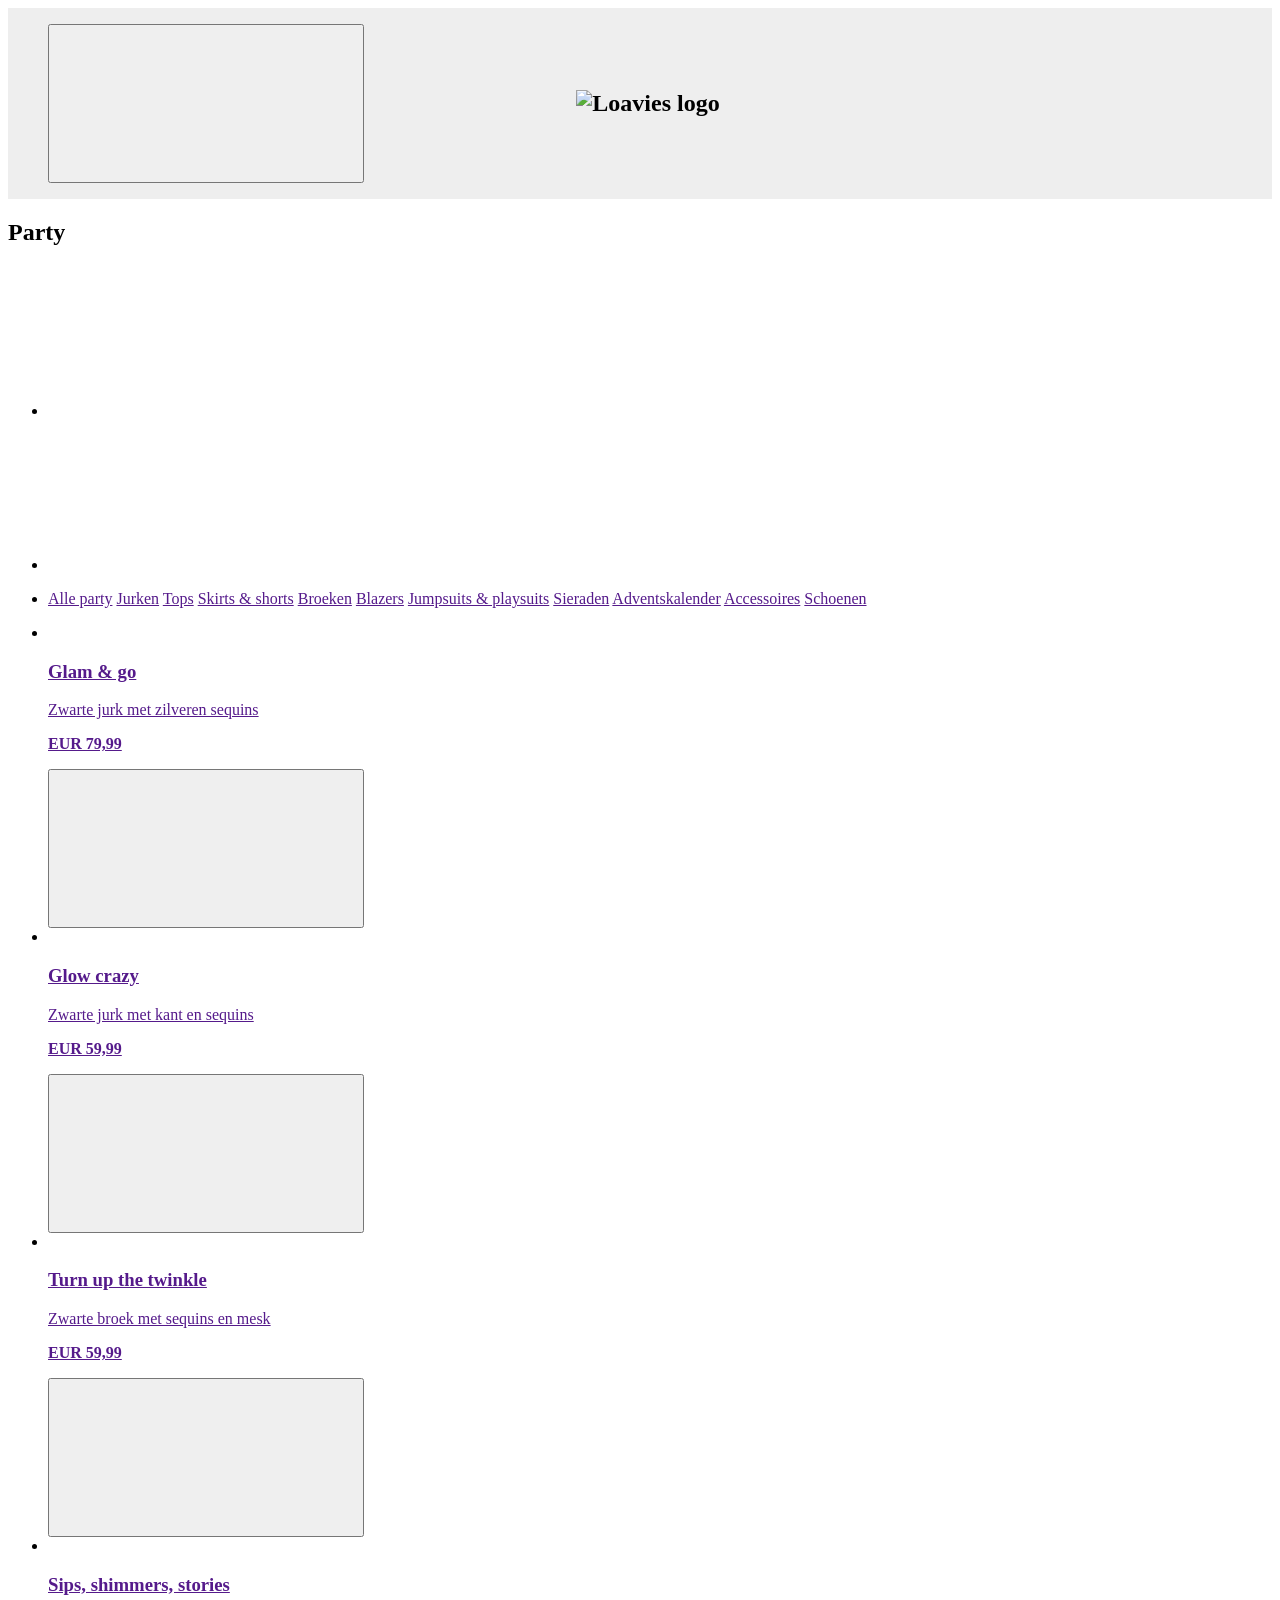
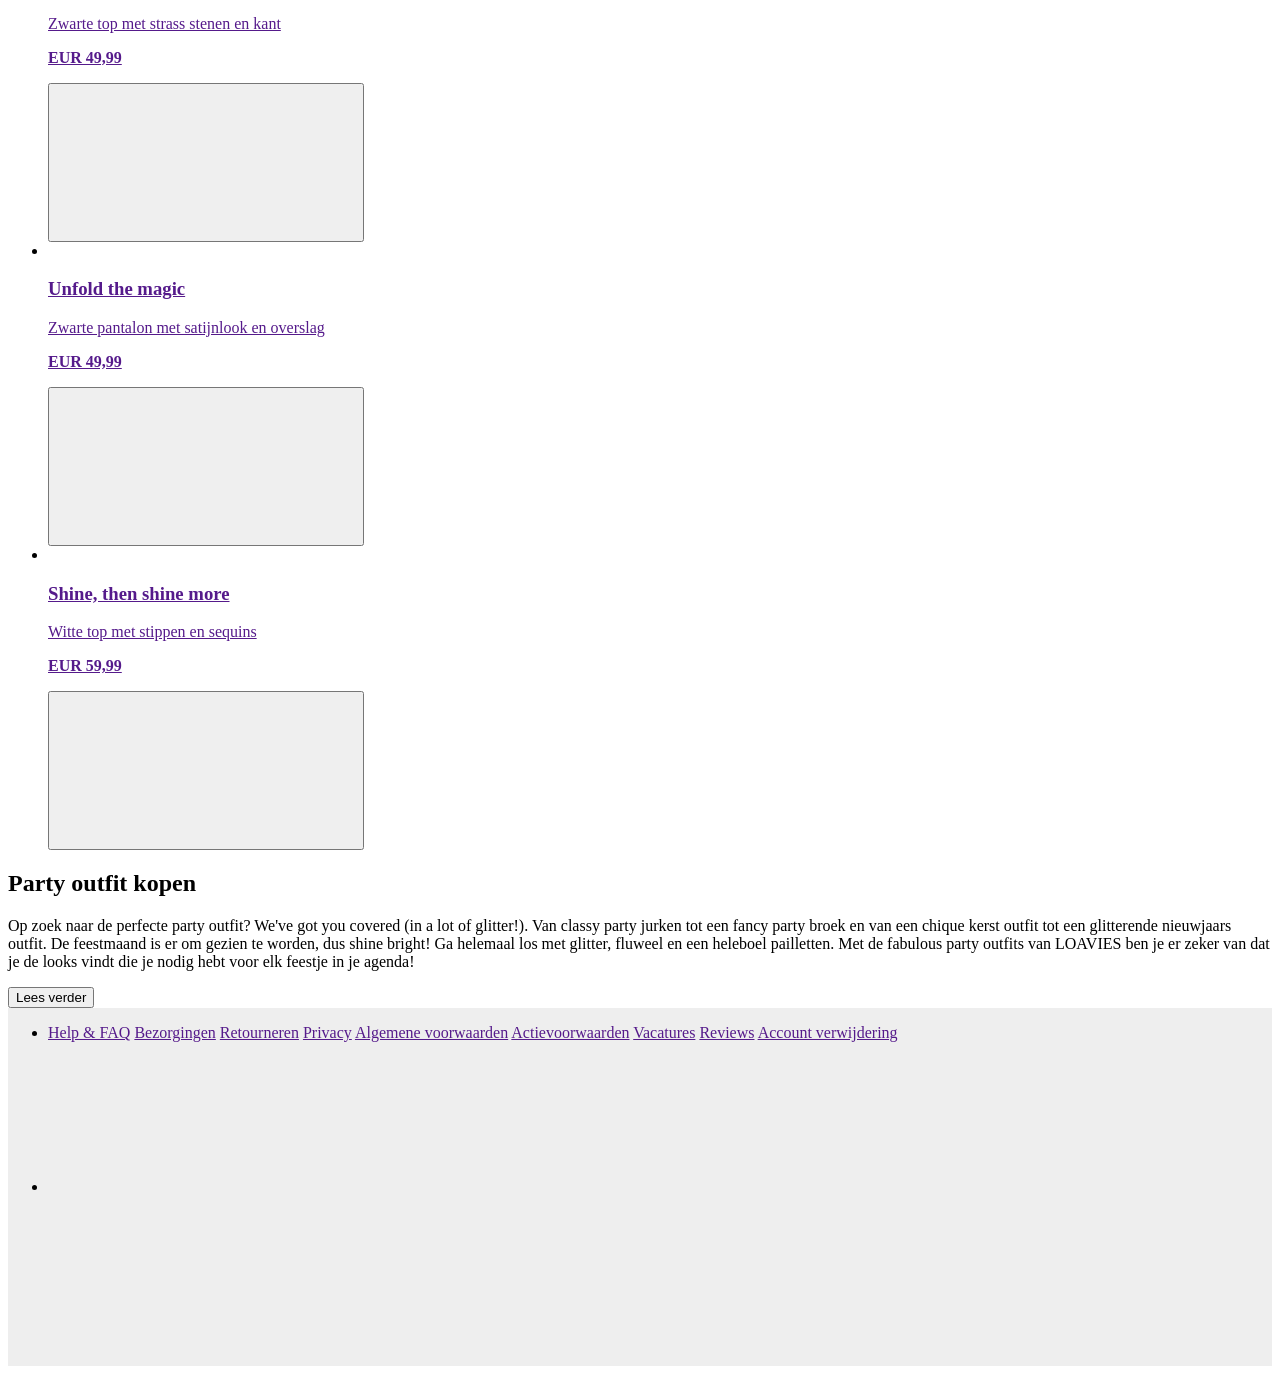
==== partypagina.html @ 850a6f02 "Add files via upload" ====
<!DOCTYPE html>
<html lang="nl">
	
<head>
	<meta charset="UTF-8">
	<meta name="author" content="jouw naam">
	<meta name="viewport" content="width=device-width, initial-scale=1">
	
	<title>Howdy FED2526</title>

	<link href="/styles/style_algemeen.css" rel="stylesheet">
    <link href="/styles/style_homepagina.css" rel="stylesheet">
    <link href="/styles/style_partypagina.css" rel="stylesheet">

	<link rel="icon" type="image/svg+xml" href="images/favicon.svg">
</head>

<body>
	<script defer src="scripts/script.js"></script>

	<header>
        <nav>
            <menu>
                <li>
                    <button><svg></svg></button>
                </li>
            </menu>
            <h1><img src= "" alt="Loavies logo"></img></h1>
            <ul>
                <li>
                    <a href=""><svg></svg></a>
                </li>
            </ul>
        </nav>
    </header>


    <main>
        <section>
            <h2>Party</h2>
            <ul>
                <li>
                    <a href=""><svg></svg></a>
                </li>
                <li>
                    <a href=""><svg></svg></a>
                </li>
            </ul>
        </section>

        <section>
            <ul>
                <li>
                    <a href="">Alle party</a>
                    <a href="">Jurken</a>
                    <a href="">Tops</a>
                    <a href="">Skirts & shorts</a>
                    <a href="">Broeken</a>
                    <a href="">Blazers</a>
                    <a href="">Jumpsuits & playsuits</a>
                    <a href="">Sieraden</a>
                    <a href="">Adventskalender</a>
                    <a href="">Accessoires</a>
                    <a href="">Schoenen</a>
                </li>
            </ul>
        </section>

       <section>
            <ul>
                <li>
                    <a href="">
                        <img src="" alt=""></img>
                        <h3>Glam & go</h3>
                        <p>Zwarte jurk met zilveren sequins</p>
                        <p><strong>EUR 79,99</strong></p>
                        <button><svg></svg></button>
                    </a>
                </li>
                <li>
                    <a href="">
                        <img src="" alt=""></img>
                        <h3>Glow crazy</h3>
                        <p>Zwarte jurk met kant en sequins</p>
                        <p><strong>EUR 59,99</strong></p>
                        <button><svg></svg></button>
                    </a>
                </li>
                <li>
                    <a href="">
                        <img src="" alt=""></img>
                        <h3>Turn up the twinkle</h3>
                        <p>Zwarte broek met sequins en mesk</p>
                        <p><strong>EUR 59,99</strong></p>
                        <button><svg></svg></button>
                    </a>
                </li>
                <li>
                    <a href="">
                        <img src="" alt=""></img>
                        <h3>Sips, shimmers, stories</h3>
                        <p>Zwarte top met strass stenen en kant</p>
                        <p><strong>EUR 49,99</strong></p>
                        <button><svg></svg></button>
                    </a>
                </li>
                <li>
                    <a href="">
                        <img src="" alt=""></img>
                        <h3>Unfold the magic</h3>
                        <p>Zwarte pantalon met satijnlook en overslag</p>
                        <p><strong>EUR 49,99</strong></p>
                        <button><svg></svg></button>
                    </a>
                </li>
                <li>
                    <a href="">
                        <img src="" alt=""></img>
                        <h3>Shine, then shine more</h3>
                        <p>Witte top met stippen en sequins</p>
                        <p><strong>EUR 59,99</strong></p>
                        <button><svg></svg></button>
                    </a>
                </li>
            </ul>
       </section>

       <section>
        <h2>Party outfit kopen</h2>
        <p>Op zoek naar de perfecte party outfit? We've got you covered (in a lot of glitter!). 
            Van classy party jurken tot een fancy party broek en van een chique kerst outfit tot een glitterende nieuwjaars outfit. 
            De feestmaand is er om gezien te worden, dus shine bright! Ga helemaal los met glitter, fluweel en een heleboel pailletten. 
            Met de fabulous party outfits van LOAVIES ben je er zeker van dat je de looks vindt die je nodig hebt voor elk feestje in je agenda!</p>
            <button>Lees verder</button>
       </section>
    </main>


    <footer>
		<nav>
			<ul>
				<li>
					<a href="">Help & FAQ</a>
					<a href="">Bezorgingen</a>
					<a href="">Retourneren</a>
					<a href="">Privacy</a>
					<a href="">Algemene voorwaarden</a>
					<a href="">Actievoorwaarden</a>
					<a href="">Vacatures</a>
					<a href="">Reviews</a>
					<a href="">Account verwijdering</a>
				</li>
				<li>
					<a href=""><svg></svg></a>
					<a href=""><svg></svg></a>
					<a href=""><svg></svg></a>
					<a href=""><svg></svg></a>
					<a href=""><svg></svg></a>
				</li>
			</ul>
		</nav>

    </footer>

</body>
---- styles/style_algemeen.css ----
/**************/
/* CSS REMEDY */
/**************/
*, *::after, *::before {
  box-sizing:border-box;  
}






/*********************/
/* CUSTOM PROPERTIES */
/*********************/
:root {
	/* startje */
	--color-text:#111;
	--color-background:#eee;
}





/****************/
/* JOUW STYLING */
/****************/

/* jouw code */


/****************/
/* HEADER */
/****************/
header {
	background-color: var(--color-background);
}


header h1 {
	flex-shrink: 0;
	
}

header h1 svg{
	width:5em;
	
}

header li {
	list-style:none;
}

header img {
	width: 3em;
}

nav{
	display: flex;
	background-color: var(--color-background);
	justify-content: space-between ;
	align-items:center;

	
}

menu{
	display:flex;
	
}

header ul{
	display:flex;
	
}
---- styles/style_homepagina.css ----
/**************/
/* CSS REMEDY */
/**************/
*, *::after, *::before {
  box-sizing:border-box;  
}






/*********************/
/* CUSTOM PROPERTIES */
/*********************/
:root {
	/* startje */
	--color-text:#111;
	--color-background:#eee;
}





/****************/
/* JOUW STYLING */
/****************/

/* jouw code */
---- styles/style_partypagina.css ----
/**************/
/* CSS REMEDY */
/**************/
*, *::after, *::before {
  box-sizing:border-box;  
}






/*********************/
/* CUSTOM PROPERTIES */
/*********************/
:root {
	/* startje */
	--color-text:#111;
	--color-background:#eee;
}





/****************/
/* JOUW STYLING */
/****************/

/* jouw code */
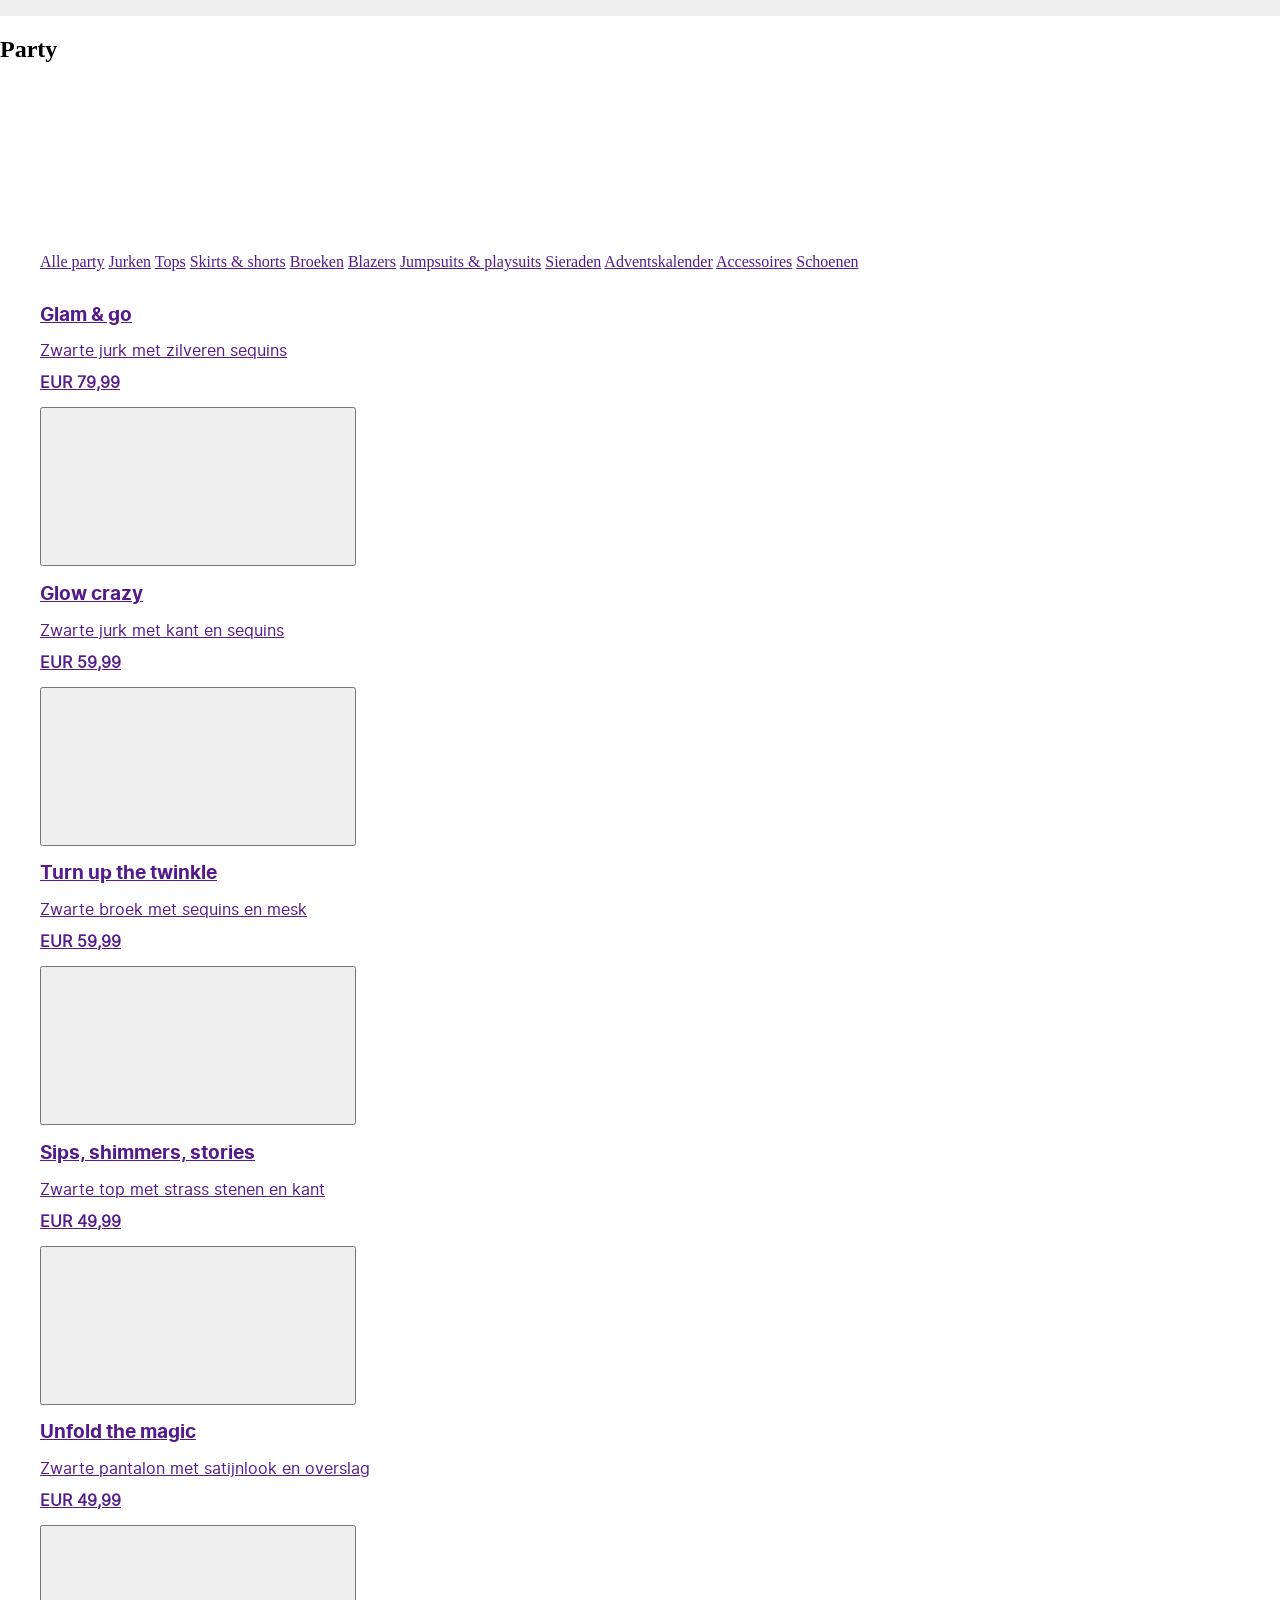
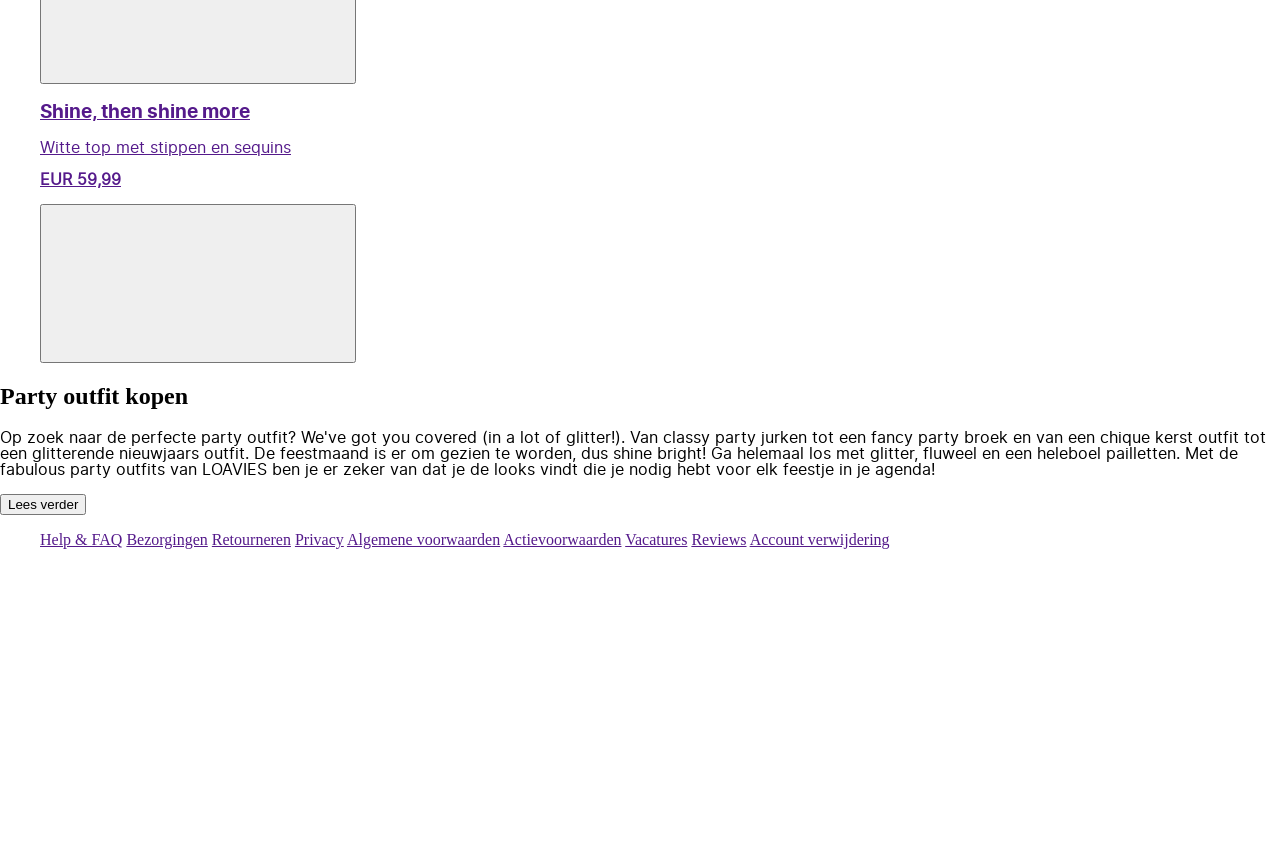
==== commit dc8dc70b: "Add files via upload" ====
--- a/partypagina.html
+++ b/partypagina.html
@@ -139,24 +139,26 @@
     <footer>
 		<nav>
 			<ul>
-				<li>
-					<a href="">Help & FAQ</a>
-					<a href="">Bezorgingen</a>
-					<a href="">Retourneren</a>
-					<a href="">Privacy</a>
-					<a href="">Algemene voorwaarden</a>
-					<a href="">Actievoorwaarden</a>
-					<a href="">Vacatures</a>
-					<a href="">Reviews</a>
-					<a href="">Account verwijdering</a>
-				</li>
-				<li>
-					<a href=""><svg></svg></a>
-					<a href=""><svg></svg></a>
-					<a href=""><svg></svg></a>
-					<a href=""><svg></svg></a>
-					<a href=""><svg></svg></a>
-				</li>
+                <article>
+				    <li>
+					    <a href="">Help & FAQ</a>
+					    <a href="">Bezorgingen</a>
+					    <a href="">Retourneren</a>
+					    <a href="">Privacy</a>
+					    <a href="">Algemene voorwaarden</a>
+					    <a href="">Actievoorwaarden</a>
+					    <a href="">Vacatures</a>
+					    <a href="">Reviews</a>
+					    <a href="">Account verwijdering</a>
+				    </li>
+				    <li>
+					    <a href=""><svg></svg></a>
+					    <a href=""><svg></svg></a>
+					    <a href=""><svg></svg></a>
+					    <a href=""><svg></svg></a>
+					    <a href=""><svg></svg></a>
+				    </li>
+                </article>
 			</ul>
 		</nav>
 
--- a/styles/style_algemeen.css
+++ b/styles/style_algemeen.css
@@ -16,11 +16,25 @@
 :root {
 	/* startje */
 	--color-text:#111;
-	--color-background:#eee;
+	--color-background:#fff;
+	--text-regular: "InterRegular";
+	--text-bold: "InterBold";
 }
 
+@font-face {
+	font-family: "InterBold";
+	src: url(/fonts/Inter-Bold.woff2);
+}
 
+@font-face {
+	font-family: "InterRegular";
+	src: url(/fonts/Inter-Regular.woff2);
+}
 
+@font-face {
+	font-family: "InterSemiBold";
+	src: url(/fonts/Inter-SemiBold.woff2);
+}
 
 
 /****************/
@@ -30,47 +44,110 @@
 /* jouw code */
 
 
+
+
+body {
+	margin:0;
+}
+
 /****************/
 /* HEADER */
 /****************/
 header {
+	display:flex;
 	background-color: var(--color-background);
-}
+	position:sticky;
+  	top:0;
+	/* width:100vw; BAH */
 
+	padding:.5em;
 
-header h1 {
-	flex-shrink: 0;
-	
-}
-
-header h1 svg{
-	width:5em;
-	
+	align-items: center;
+	justify-content: space-between	;
 }
 
 header li {
 	list-style:none;
 }
 
+/* Alle icons */
 header img {
-	width: 3em;
+	width: 1.5em;
 }
 
-nav{
-	display: flex;
-	background-color: var(--color-background);
-	justify-content: space-between ;
-	align-items:center;
+/* Logo Loavies */
+header h1 {
+	flex-shrink: 0;	
+	margin:0;
+}
 
-	
+header h1 svg{
+	width:4em;
 }
+
+
+/****************/
+/* MENU */
+/****************/
 
 menu{
 	display:flex;
-	
 }
 
-header ul{
+/* Hamburger menu */
+header menu {
+	margin:0;
+	padding: 0;
+	display: flex;
+}
+
+header menu li:nth-of-type(1) button {
+	position: relative;
+	z-index: 1;
+}
+
+header menu li:nth-of-type(1) button.is-open img {
+	content:url(../images/close_svgrepo_com.svg);
+}
+
+header nav{
+	display: flex;
+	background-color: var(--color-background);
+	font-family: var(--text-bold);
+	font-size: 0.7em;
+
+	position:fixed;
+	top:0;
+	bottom:0;
+	left:0;
+	right:0;
+
+	translate: -100% 0;
+	
+	transition:0.5s;
+}
+
+header nav.is-open {
+	translate: 0 0;
+}
+
+header > ul {
+	margin:0;
+	padding: 0;
 	display:flex;
-	
 }
+/* Hamburger menu einde */
+
+
+/****************/
+/* FOOTER */
+/****************/
+
+footer ul{
+	height: 4em;
+	width:100vw;
+}
+
+footer li {
+	list-style: none;
+}
--- a/styles/style_homepagina.css
+++ b/styles/style_homepagina.css
@@ -17,6 +17,7 @@
 	/* startje */
 	--color-text:#111;
 	--color-background:#eee;
+	--color-button: #111;
 }
 
 
@@ -29,3 +30,62 @@
 
 /* jouw code */
 
+
+/****************/
+/* SECTION STORYLIST */
+/****************/
+
+section:nth-of-type(1) ul {
+	display:flex;
+	overflow-x:auto;
+	flex-shrink:0;
+	gap:1em;
+	
+}
+
+section:nth-of-type(1) li{
+	display:flex;
+	flex-wrap:wrap;
+	justify-content:center;
+	flex-direction:column-reverse;	
+	
+	
+	
+}
+section:nth-of-type(1) img {
+	width:4em;
+	border-radius: 50%;
+	border: 3px solid #e0164a;
+}
+
+main li{
+	list-style: none;
+}
+
+/****************/
+/* SECTIONS */
+/****************/
+
+section:nth-of-type(2) img {
+	width:100vw;
+}
+
+
+
+
+section:nth-of-type(3) img {
+	width:5em;
+	display:flex;
+}
+
+/****************/
+/* SECTIONS */
+/****************/
+
+p{
+	font-family: var(--text-regular);
+}
+
+h3{
+	font-family: var(--text-bold);
+}
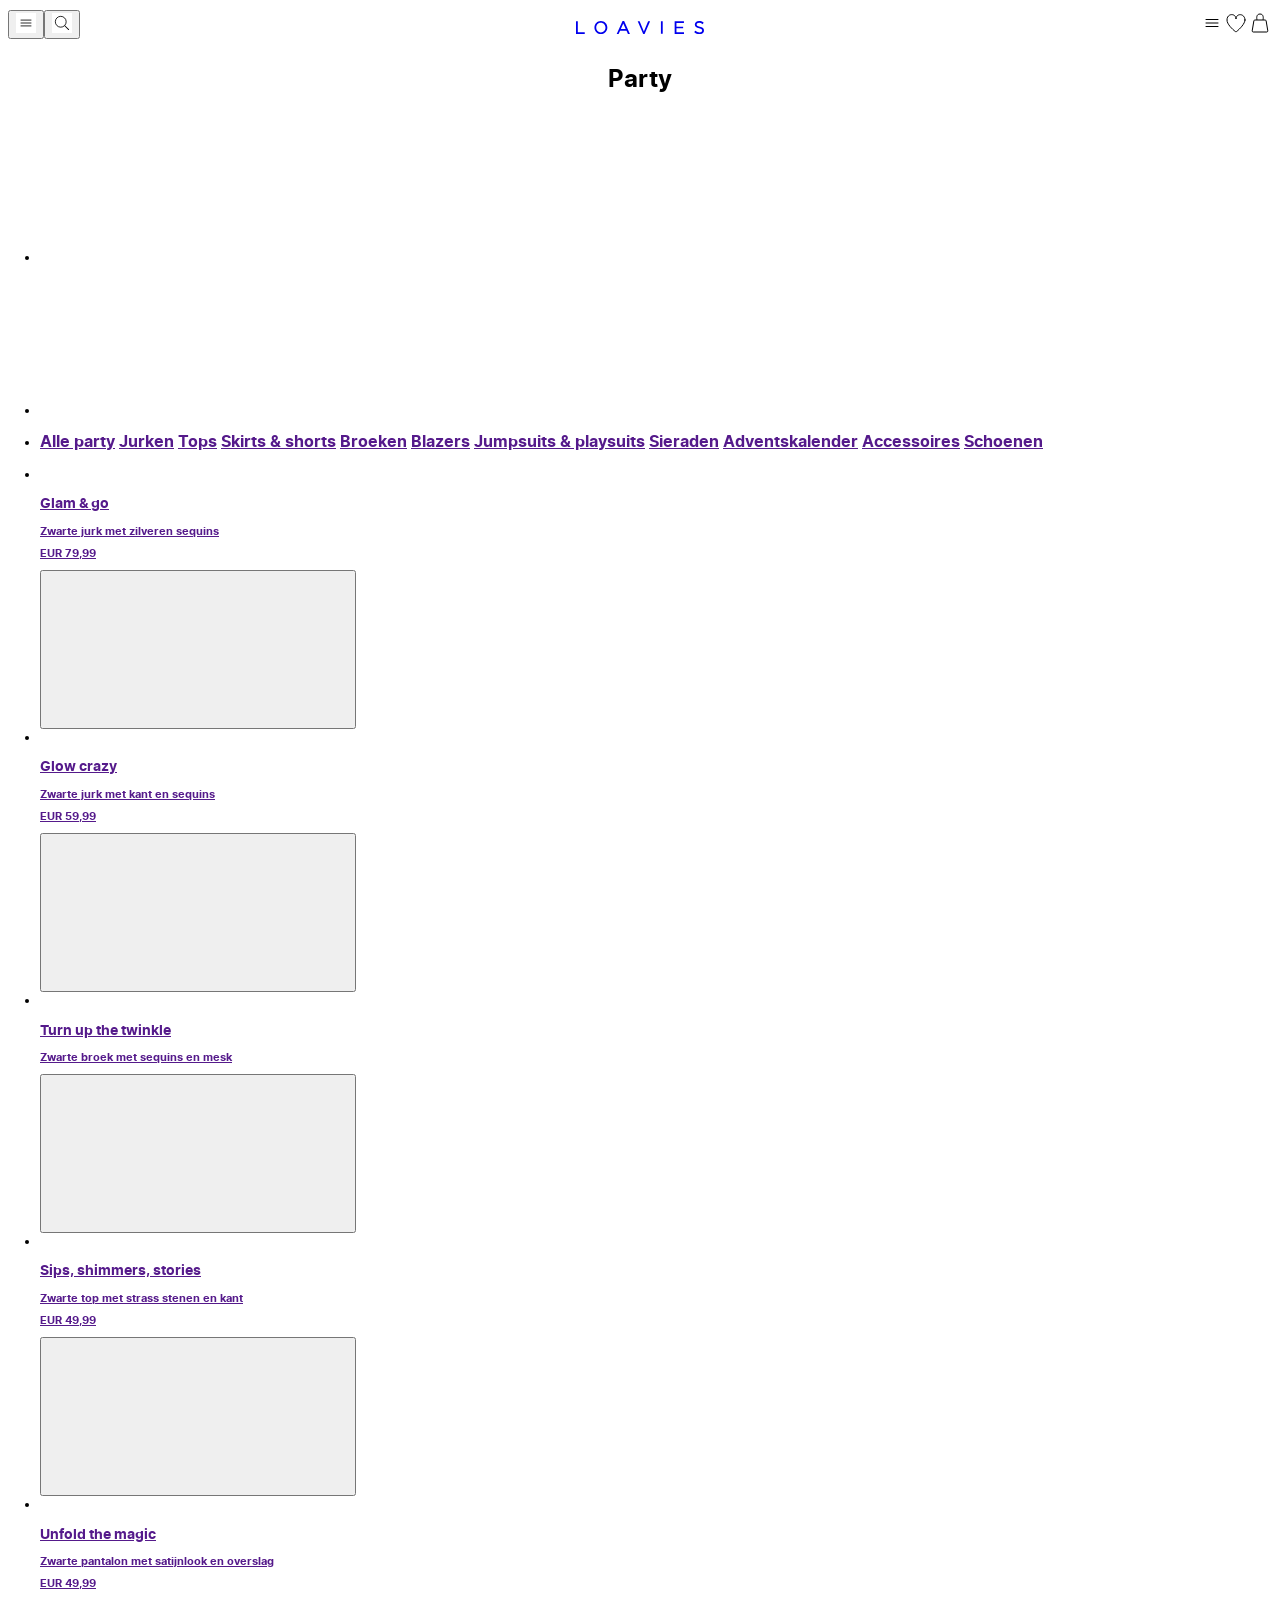
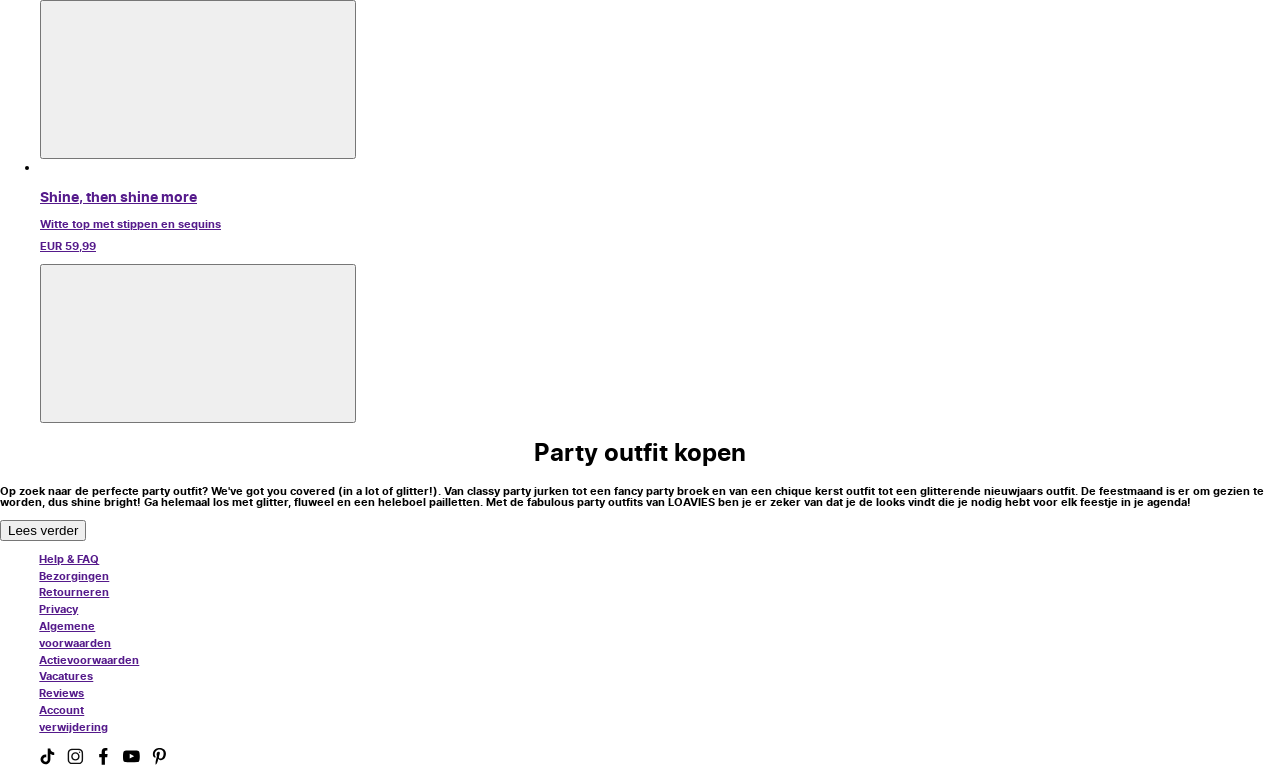
==== commit e9c6204d: "Add files via upload" ====
--- a/partypagina.html
+++ b/partypagina.html
@@ -9,7 +9,7 @@
 	<title>Howdy FED2526</title>
 
 	<link href="/styles/style_algemeen.css" rel="stylesheet">
-    <link href="/styles/style_homepagina.css" rel="stylesheet">
+    <!-- <link href="/styles/style_homepagina.css" rel="stylesheet"> -->
     <link href="/styles/style_partypagina.css" rel="stylesheet">
 
 	<link rel="icon" type="image/svg+xml" href="images/favicon.svg">
@@ -18,21 +18,92 @@
 <body>
 	<script defer src="scripts/script.js"></script>
 
-	<header>
-        <nav>
-            <menu>
-                <li>
-                    <button><svg></svg></button>
-                </li>
-            </menu>
-            <h1><img src= "" alt="Loavies logo"></img></h1>
-            <ul>
-                <li>
-                    <a href=""><svg></svg></a>
-                </li>
-            </ul>
-        </nav>
-    </header>
+    <header>
+       
+        <menu>
+            <li>
+                <button aria-hidden="true">
+                    <!-- <svg viewBox="0 0 24 24" fill="none" xmlns="http://www.w3.org/2000/svg"><g id="SVGRepo_bgCarrier" stroke-width="0"></g><g id="SVGRepo_tracerCarrier" stroke-linecap="round" stroke-linejoin="round"></g><g id="SVGRepo_iconCarrier"> 
+                        <rect width="24" height="24" fill="white"></rect> <path d="M6 12H18" stroke="#000000" stroke-linecap="round" stroke-linejoin="round"></path> <path d="M6 15.5H18" stroke="#000000" stroke-linecap="round" stroke-linejoin="round"></path> <path d="M6 8.5H18" stroke="#000000" 
+                        stroke-linecap="round" stroke-linejoin="round"></path> </g>
+                    </svg> -->
+                    <img src="/images/menu_svgrepo_com.svg" alt="">
+                </button>
+            </li>
+            <li>
+                <button>
+                    <svg viewBox="0 0 24 24" fill="none"xmlns="http://www.w3.org/2000/svg"><g id="SVGRepo_bgCarrier"stroke-width="0"></g><g id="SVGRepo_tracerCarrier" stroke-linecap="round" stroke-linejoin="round"></g><g id="SVGRepo_iconCarrier"> <g clip-path="url(#clip0_15_152)"> <rect width="24" height="24" fill="white"></rect> <circle cx="10.5" cy="10.5" r="6.5" stroke="#000000" stroke-linejoin="round"></circle> 
+                        <path d="M19.6464 20.3536C19.8417 20.5488 20.1583 20.5488 20.3536 20.3536C20.5488 20.1583 20.5488 19.8417 20.3536 19.6464L19.6464 20.3536ZM20.3536 19.6464L15.3536 14.6464L14.6464 15.3536L19.6464 20.3536L20.3536 19.6464Z" fill="#000000"></path> </g> <defs> 
+                        <clipPath id="clip0_15_152"> <rect width="24" height="24" fill="white"></rect> </clipPath> </defs> </g>
+                    </svg>
+                </button>
+            </li>
+        </menu>
+    <nav>	
+        <ul>
+            <li><a href="#">Nieuw</a></li>
+            <li><a href="#">Party</a></li>
+            <li><a href="#">The gift shop</a></li>
+            <li><a href="#">Kleding</a></li>
+            <li><a href="#">Bestsellers</a></li>
+            <li><a href="#">Jurken</a></li>
+            <li><a href="#">Broeken & Jeans</a></li>
+            <li><a href="#">Jassen</a></li>
+            <li><a href="#">Shorts & Skirts</a></li>
+            <li><a href="#">Accessoires</a></li>
+            <li><a href="#">Schoenen</a></li>
+            <li><a href="#">Sale</a></li>
+            <li><a href="#">Giftcard</a></li>
+            <li><a href="#">Campagnes</a></li>
+            <li><a href="#">Mijn account</a></li>
+            <li><a href="#">Reloaved</a></li>
+            <li><a href="#">Careers at LOAVIES</a></li>
+            <li><a href="#">Help & FAQ</a></li>
+            <li><a href="#">Bezorgingen</a></li>
+            <li><a href="#">Follow us on TikTok</a></li>
+        </ul>
+    </nav>
+        <!-- html code van de website zelf via inspecteren om het logo te krijgen -->
+        <h1>
+            <a href="index.html">
+                <svg xmlns="http://www.w3.org/2000/svg" viewBox="3 0 205 21" class="app-logo app-header__logo"><path fill="currentColor" d="M5.9.3H3v20.4h14v-2.8H5.9V.3zM42.8 0C37 0 32.5 4.6 32.5 10.5S36.9 21 42.8 21c5.8 0 10.4-4.6 10.4-10.5S48.7 
+                    0 42.8 0zm0 18.3c-4.2 0-7.4-3.4-7.4-7.9 0-4.4 3.2-7.7 7.4-7.7s7.4 3.4 7.4 7.9c0 4.4-3.1 7.7-7.4 7.7zM77.5.2l-9.3 20.5h3l2.4-5.2h10.3l2.3 5.2h3.2L80.1.2h-2.6zm-2.7 12.6l3.9-8.9 3.9 8.9h-7.8zm36.9 4L104.9.3h-3.1l8.8 20.5h2.3L121.7.3h-3.2l-6.8 16.5zM139 
+                    .3h2.9v20.3H139V.3zm24.9 11.4h10.7V9.1h-10.7v-6h12V.3H161v20.4h15V18h-12.1v-6.3zm37.5-2.5c-4.3-.9-5.1-1.9-5.1-3.5s1.6-2.9 3.8-2.9c2 0 3.7.7 5.4 2.1l.3.2 1.7-2.3-.3-.2C205 .8 202.9.1 200.1.1c-3.9 0-6.8 2.4-6.8 5.7 0 3.7 2.8 5.1 6.9 6 4.1.9 4.8 1.9 4.8 3.5 
+                    0 1.8-1.7 3.1-4 3.1-2.6 0-4.4-.8-6.5-2.7l-.3-.2-1.8 2.2.2.2c2.5 2.2 5.1 3.3 8.3 3.3 4.1 0 7.1-2.5 7.1-5.9.1-3.4-1.9-5.1-6.6-6.1z"></path>
+                </svg>
+            </a>
+        </h1>
+        <!-- einde -->
+
+        <ul>
+            <li>
+                <a href="">
+                    <svg viewBox="0 0 24 24" fill="none"xmlns="http://www.w3.org/2000/svg"><g id="SVGRepo_bgCarrier" stroke-width="0"></g><g id="SVGRepo_tracerCarrier" stroke-linecap="round" stroke-linejoin="round"></g><g id="SVGRepo_iconCarrier"> 
+                        <rect width="24" height="24" fill="white"></rect> <path d="M6 12H18" stroke="#000000" stroke-linecap="round" stroke-linejoin="round"></path> <path d="M6 15.5H18" stroke="#000000" stroke-linecap="round" stroke-linejoin="round"></path> <path d="M6 8.5H18" 
+                        stroke="#000000" stroke-linecap="round" stroke-linejoin="round"></path> </g>
+                    </svg>
+                </a>
+            </li>
+            <li>
+                <a href="">
+                    <svg viewBox="0 0 24 24"fill="none" xmlns="http://www.w3.org/2000/svg"><g id="SVGRepo_bgCarrier" stroke-width="0"></g><g id="SVGRepo_tracerCarrier" stroke-linecap="round" stroke-linejoin="round"></g><g id="SVGRepo_iconCarrier"> <rect width="24" height="24" fill="white"></rect> 
+                    <path d="M21 8.99998C21 12.7539 15.7156 17.9757 12.5857 20.5327C12.2416 20.8137 11.7516 20.8225 11.399 20.5523C8.26723 18.1523 3 13.1225 3 8.99998C3 2.00001 12 2.00002 12 8C12 2.00001 21 1.99999 21 8.99998Z" 
+                    stroke="#000000" stroke-linecap="round" stroke-linejoin="round"></path> </g>
+                    </svg>
+                </a>
+            </li>
+            <li>
+                <a href="">
+                    <svg viewBox="0 0 24 24"fill="none"xmlns="http://www.w3.org/2000/svg"><g id="SVGRepo_bgCarrier" stroke-width="0"></g><g id="SVGRepo_tracerCarrier" 
+                        stroke-linecap="round" stroke-linejoin="round"></g><g id="SVGRepo_iconCarrier"> <rect width="24" height="24" fill="white"></rect> <path d="M9 9H6.84713C6.35829 9 5.9411 9.35341 5.86073 9.8356L4.19407 19.8356C4.09248 20.4451 4.56252 21 5.18046 21H18.8195C19.4375 
+                        21 19.9075 20.4451 19.8059 19.8356L18.1393 9.8356C18.0589 9.35341 17.6417 9 17.1529 9H15M9 9H15M9 9C8.66667 7.66667 8 3 12 3C16 3 15.3333 7.66667 15 9" 
+                        stroke="#000000" stroke-linejoin="round"></path> </g>
+                    </svg>
+                </a>
+            </li>
+        </ul>
+    
+</header>
 
 
     <main>
@@ -70,57 +141,56 @@
             <ul>
                 <li>
                     <a href="">
-                        <img src="" alt=""></img>
+                        <img src="" alt="">
                         <h3>Glam & go</h3>
                         <p>Zwarte jurk met zilveren sequins</p>
                         <p><strong>EUR 79,99</strong></p>
-                        <button><svg></svg></button>
-                    </a>
-                </li>
-                <li>
-                    <a href="">
-                        <img src="" alt=""></img>
+                    </a>
+                    <button><svg></svg></button>
+                </li>
+                <li>
+                    <a href="">
+                        <img src="" alt="">
                         <h3>Glow crazy</h3>
                         <p>Zwarte jurk met kant en sequins</p>
                         <p><strong>EUR 59,99</strong></p>
-                        <button><svg></svg></button>
-                    </a>
-                </li>
-                <li>
-                    <a href="">
-                        <img src="" alt=""></img>
+                    </a>
+                    <button><svg></svg></button>
+                </li>
+                <li>
+                    <a href="">
+                        <img src="" alt="">
                         <h3>Turn up the twinkle</h3>
                         <p>Zwarte broek met sequins en mesk</p>
-                        <p><strong>EUR 59,99</strong></p>
-                        <button><svg></svg></button>
-                    </a>
-                </li>
-                <li>
-                    <a href="">
-                        <img src="" alt=""></img>
+                    </a>
+                    <button><svg></svg></button>
+                </li>
+                <li>
+                    <a href="">
+                        <img src="" alt="">
                         <h3>Sips, shimmers, stories</h3>
                         <p>Zwarte top met strass stenen en kant</p>
                         <p><strong>EUR 49,99</strong></p>
-                        <button><svg></svg></button>
-                    </a>
-                </li>
-                <li>
-                    <a href="">
-                        <img src="" alt=""></img>
+                    </a>
+                    <button><svg></svg></button>
+                </li>
+                <li>
+                    <a href="">
+                        <img src="" alt="">
                         <h3>Unfold the magic</h3>
                         <p>Zwarte pantalon met satijnlook en overslag</p>
                         <p><strong>EUR 49,99</strong></p>
-                        <button><svg></svg></button>
-                    </a>
-                </li>
-                <li>
-                    <a href="">
-                        <img src="" alt=""></img>
+                    </a>
+                    <button><svg></svg></button>
+                </li>
+                <li>
+                    <a href="">
+                        <img src="" alt="">
                         <h3>Shine, then shine more</h3>
                         <p>Witte top met stippen en sequins</p>
                         <p><strong>EUR 59,99</strong></p>
-                        <button><svg></svg></button>
-                    </a>
+                    </a>
+                    <button><svg></svg></button>
                 </li>
             </ul>
        </section>
@@ -139,29 +209,67 @@
     <footer>
 		<nav>
 			<ul>
-                <article>
-				    <li>
-					    <a href="">Help & FAQ</a>
-					    <a href="">Bezorgingen</a>
-					    <a href="">Retourneren</a>
-					    <a href="">Privacy</a>
-					    <a href="">Algemene voorwaarden</a>
-					    <a href="">Actievoorwaarden</a>
-					    <a href="">Vacatures</a>
-					    <a href="">Reviews</a>
-					    <a href="">Account verwijdering</a>
-				    </li>
-				    <li>
-					    <a href=""><svg></svg></a>
-					    <a href=""><svg></svg></a>
-					    <a href=""><svg></svg></a>
-					    <a href=""><svg></svg></a>
-					    <a href=""><svg></svg></a>
-				    </li>
-                </article>
+				<li><a href="">Help & FAQ</a></li>
+				<li><a href="">Bezorgingen</a></li>
+				<li><a href="">Retourneren</a></li>
+				<li><a href="">Privacy</a></li>
+				<li><a href="">Algemene voorwaarden</a></li>
+				<li><a href="">Actievoorwaarden</a></li>
+				<li><a href="">Vacatures</a></li>
+				<li><a href="">Reviews</a></li>
+				<li><a href="">Account verwijdering</a></li>
+            </ul>
+
+            <ul>
+				<li>
+					<a href="">
+                        <svg fill="#000000" viewBox="0 0 32 32"version="1.1" xmlns="http://www.w3.org/2000/svg"><g id="SVGRepo_bgCarrier" stroke-width="0"></g><g id="SVGRepo_tracerCarrier" stroke-linecap="round" stroke-linejoin="round"></g><g id="SVGRepo_iconCarrier"> <title>tiktok</title> 
+                            <path d="M16.656 1.029c1.637-0.025 3.262-0.012 4.886-0.025 0.054 2.031 0.878 3.859 2.189 5.213l-0.002-0.002c1.411 1.271 3.247 2.095 5.271 2.235l0.028 0.002v5.036c-1.912-0.048-3.71-0.489-5.331-1.247l0.082 0.034c-0.784-0.377-1.447-0.764-2.077-1.196l0.052 0.034c-0.012 3.649 0.012 7.298-0.025 10.934-0.103 
+                            1.853-0.719 3.543-1.707 4.954l0.020-0.031c-1.652 2.366-4.328 3.919-7.371 4.011l-0.014 0c-0.123 0.006-0.268 0.009-0.414 0.009-1.73 0-3.347-0.482-4.725-1.319l0.040 0.023c-2.508-1.509-4.238-4.091-4.558-7.094l-0.004-0.041c-0.025-0.625-0.037-1.25-0.012-1.862 0.49-4.779 4.494-8.476 9.361-8.476 0.547 0 1.083 0.047 
+                            1.604 0.136l-0.056-0.008c0.025 1.849-0.050 3.699-0.050 5.548-0.423-0.153-0.911-0.242-1.42-0.242-1.868 0-3.457 1.194-4.045 2.861l-0.009 0.030c-0.133 0.427-0.21 0.918-0.21 1.426 0 0.206 0.013 0.41 0.037 0.61l-0.002-0.024c0.332 2.046 
+                            2.086 3.59 4.201 3.59 0.061 0 0.121-0.001 0.181-0.004l-0.009 0c1.463-0.044 2.733-0.831 3.451-1.994l0.010-0.018c0.267-0.372 0.45-0.822 0.511-1.311l0.001-0.014c0.125-2.237 0.075-4.461 0.087-6.698 0.012-5.036-0.012-10.060 0.025-15.083z"></path> </g>
+                        </svg>
+                    </a>
+                </li>
+                <li>    
+					<a href="">
+                        <svg viewBox="0 0 24 24"fill="none" xmlns="http://www.w3.org/2000/svg"><g id="SVGRepo_bgCarrier" stroke-width="0"></g><g id="SVGRepo_tracerCarrier" stroke-linecap="round" stroke-linejoin="round"></g><g id="SVGRepo_iconCarrier"> <path fill-rule="evenodd" clip-rule="evenodd" d="M12 18C15.3137 18 18 15.3137 
+                            18 12C18 8.68629 15.3137 6 12 6C8.68629 6 6 8.68629 6 12C6 15.3137 8.68629 18 12 18ZM12 16C14.2091 16 16 14.2091 16 12C16 9.79086 14.2091 8 12 8C9.79086 8 8 9.79086 8 12C8 14.2091 9.79086 16 12 16Z" fill="#0F0F0F"></path> <path d="M18 5C17.4477 5 17 5.44772 17 6C17 6.55228 17.4477 7 18 7C18.5523 7 19 6.55228 19 6C19 
+                            5.44772 18.5523 5 18 5Z" fill="#0F0F0F"></path> <path fill-rule="evenodd" clip-rule="evenodd" d="M1.65396 4.27606C1 5.55953 1 7.23969 1 10.6V13.4C1 16.7603 1 18.4405 1.65396 19.7239C2.2292 20.8529 3.14708 21.7708 4.27606 22.346C5.55953 23 7.23969 23 10.6 23H13.4C16.7603 23 18.4405 23 19.7239 22.346C20.8529 21.7708 21.7708 
+                            20.8529 22.346 19.7239C23 18.4405 23 16.7603 23 13.4V10.6C23 7.23969 23 5.55953 22.346 4.27606C21.7708 3.14708 20.8529 2.2292 19.7239 1.65396C18.4405 1 16.7603 1 13.4 1H10.6C7.23969 1 5.55953 1 4.27606 1.65396C3.14708 2.2292 2.2292 3.14708 1.65396 4.27606ZM13.4 3H10.6C8.88684 3 7.72225 3.00156 6.82208 3.0751C5.94524 3.14674 5.49684 
+                            3.27659 5.18404 3.43597C4.43139 3.81947 3.81947 4.43139 3.43597 5.18404C3.27659 5.49684 3.14674 5.94524 3.0751 6.82208C3.00156 7.72225 3 8.88684 3 10.6V13.4C3 15.1132 3.00156 16.2777 3.0751 17.1779C3.14674 18.0548 3.27659 18.5032 3.43597 18.816C3.81947 19.5686 4.43139 20.1805 5.18404 20.564C5.49684 20.7234 5.94524 20.8533 6.82208 20.9249C7.72225 20.9984 8.88684 
+                            21 10.6 21H13.4C15.1132 21 16.2777 20.9984 17.1779 20.9249C18.0548 20.8533 18.5032 20.7234 18.816 20.564C19.5686 20.1805 20.1805 19.5686 20.564 18.816C20.7234 18.5032 20.8533 18.0548 20.9249 17.1779C20.9984 16.2777 21 15.1132 21 13.4V10.6C21 8.88684 20.9984 7.72225 20.9249 6.82208C20.8533 
+                            5.94524 20.7234 5.49684 20.564 5.18404C20.1805 4.43139 19.5686 3.81947 18.816 3.43597C18.5032 3.27659 18.0548 3.14674 17.1779 3.0751C16.2777 3.00156 15.1132 3 13.4 3Z" fill="#0F0F0F"></path> </g>
+                        </svg>
+                    </a>
+                </li>
+                <li>
+					<a href="">
+                        <svg viewBox="-5 0 20 20"version="1.1" xmlns="http://www.w3.org/2000/svg"xmlns:xlink="http://www.w3.org/1999/xlink" fill="#000000"><g id="SVGRepo_bgCarrier" stroke-width="0"></g><g id="SVGRepo_tracerCarrier" stroke-linecap="round" stroke-linejoin="round"></g><g id="SVGRepo_iconCarrier"> <title>facebook [#176]</title> <desc>Created with Sketch.</desc> <defs> </defs> <g id="Page-1" stroke="none" stroke-width="1" fill="none" fill-rule="evenodd"> <g id="Dribbble-Light-Preview" transform="translate(-385.000000, -7399.000000)" fill="#000000"> <g id="icons" transform="translate(56.000000, 160.000000)"> <path d="M335.821282,7259 L335.821282,7250 
+                            L338.553693,7250 L339,7246 L335.821282,7246 L335.821282,7244.052 C335.821282,7243.022 335.847593,7242 337.286884,7242 L338.744689,7242 L338.744689,7239.14 C338.744689,7239.097 337.492497,7239 336.225687,7239 C333.580004,7239 331.923407,7240.657 331.923407,7243.7 L331.923407,7246 L329,7246 L329,7250 L331.923407,7250 L331.923407,7259 L335.821282,7259 Z" 
+                            id="facebook-[#176]"> </path> </g> </g> </g> </g>
+                        </svg>
+                    </a>
+                </li>
+                <li>
+					<a href="">
+                        <svg viewBox="0 -3 20 20"version="1.1" xmlns="http://www.w3.org/2000/svg" xmlns:xlink="http://www.w3.org/1999/xlink" fill="#000000"><g id="SVGRepo_bgCarrier" stroke-width="0"></g><g id="SVGRepo_tracerCarrier" stroke-linecap="round" stroke-linejoin="round"></g><g id="SVGRepo_iconCarrier"> <title>youtube [#168]</title> <desc>Created with Sketch.</desc> <defs> </defs> 
+                            <g id="Page-1" stroke="none" stroke-width="1" fill="none" fill-rule="evenodd"> <g id="Dribbble-Light-Preview" transform="translate(-300.000000, -7442.000000)" fill="#000000"> <g id="icons" transform="translate(56.000000, 160.000000)"> <path d="M251.988432,7291.58588 L251.988432,7285.97425 C253.980638,7286.91168 255.523602,7287.8172 257.348463,7288.79353 C255.843351,7289.62824 
+                            253.980638,7290.56468 251.988432,7291.58588 M263.090998,7283.18289 C262.747343,7282.73013 262.161634,7282.37809 261.538073,7282.26141 C259.705243,7281.91336 248.270974,7281.91237 246.439141,7282.26141 C245.939097,7282.35515 245.493839,7282.58153 245.111335,7282.93357 C243.49964,7284.42947 244.004664,7292.45151 244.393145,7293.75096 C244.556505,7294.31342 244.767679,7294.71931 
+                            245.033639,7294.98558 C245.376298,7295.33761 245.845463,7295.57995 246.384355,7295.68865 C247.893451,7296.0008 255.668037,7296.17532 261.506198,7295.73552 C262.044094,7295.64178 262.520231,7295.39147 262.895762,7295.02447 C264.385932,7293.53455 264.28433,7285.06174 263.090998,7283.18289" id="youtube-[#168]"> </path> </g> </g> </g> </g>
+                        </svg>
+                    </a>
+                </li>
+                <li>
+					<a href="">
+                        <svg fill="#000000" version="1.1" xmlns="http://www.w3.org/2000/svg" xmlns:xlink="http://www.w3.org/1999/xlink" viewBox="0 0 512 512" xml:space="preserve"><g id="SVGRepo_bgCarrier" stroke-width="0"></g><g id="SVGRepo_tracerCarrier" stroke-linecap="round" stroke-linejoin="round"></g><g id="SVGRepo_iconCarrier"> <g id="7935ec95c421cee6d86eb22ecd12951c"> 
+                        <path style="display: inline;" d="M220.646,338.475C207.223,408.825,190.842,476.269,142.3,511.5 c-14.996-106.33,21.994-186.188,39.173-270.971c-29.293-49.292,3.518-148.498,65.285-124.059 c76.001,30.066-65.809,183.279,29.38,202.417c99.405,19.974,139.989-172.476,78.359-235.054 C265.434-6.539,95.253,81.775,116.175,211.161c5.09,31.626,37.765,41.22,13.062,84.884c-57.001-12.65-74.005-57.6-71.822-117.533 
+                        c3.53-98.108,88.141-166.787,173.024-176.293c107.34-12.014,208.081,39.398,221.991,140.376 c15.67,113.978-48.442,237.412-163.23,228.529C258.085,368.704,245.023,353.283,220.646,338.475z"> </path> </g> </g>
+                        </svg>
+                    </a>
+				</li>
 			</ul>
 		</nav>
-
     </footer>
 
 </body>
--- a/styles/style_algemeen.css
+++ b/styles/style_algemeen.css
@@ -1,3 +1,59 @@
+/*********************/
+/* FONTS */
+/*********************/
+@font-face {
+	font-family: "Inter";
+	font-weight: 700;
+	src: url('/fonts/Inter-Bold.woff2') format('woff2');
+}
+
+@font-face {
+	font-family: "Inter";
+	font-weight: 400;
+	src: url('/fonts/Inter-Regular.woff2') ('woff2');
+}
+
+@font-face {
+	font-family: "Inter";
+	font-weight: 600;
+	src: url('/fonts/Inter-SemiBold.woff2') ('woff2');
+}
+
+/*********************/
+/* CUSTOM PROPERTIES */
+/*********************/
+:root {
+	color-scheme: light dark;
+	--icon-color: #111;
+	--header-background-color: #ffffff;
+
+	--color-text:#111;
+	--color-background:#ffffff;
+	--color-scheidingslijn: #848484;
+
+}
+
+
+html [data-theme='light']{
+	--icon-color: #111;
+	--header-background-color: #ffffff;
+
+	--color-text:#111;
+	--color-background:#ffffff;
+	--color-scheidingslijn: #848484;
+}
+
+
+html [data-theme='dark']{
+	--icon-color: #ffffff;
+	--header-background-color: #111;
+
+	--color-text: #ffffff;
+	--color-background:#111;
+	--color-scheidingslijn: #848484;
+}
+
+
 /**************/
 /* CSS REMEDY */
 /**************/
@@ -10,31 +66,9 @@
 
 
 
-/*********************/
-/* CUSTOM PROPERTIES */
-/*********************/
-:root {
-	/* startje */
-	--color-text:#111;
-	--color-background:#fff;
-	--text-regular: "InterRegular";
-	--text-bold: "InterBold";
-}
-
-@font-face {
-	font-family: "InterBold";
-	src: url(/fonts/Inter-Bold.woff2);
-}
-
-@font-face {
-	font-family: "InterRegular";
-	src: url(/fonts/Inter-Regular.woff2);
-}
-
-@font-face {
-	font-family: "InterSemiBold";
-	src: url(/fonts/Inter-SemiBold.woff2);
-}
+
+
+
 
 
 /****************/
@@ -43,12 +77,35 @@
 
 /* jouw code */
 
-
-
+p {
+	font-size: 0.7em;
+
+}
+
+h2 {
+	display: flex;
+	justify-content: center;
+}
+
+h3 {
+	font-size: 0.9em;
+}
 
 body {
 	margin:0;
-}
+	font-family: "Inter", sans-serif;
+
+	background-color: #ffffff;
+
+	
+}
+
+@media (prefers-color-scheme: dark){
+	body {
+	background-color: black;
+	}
+}
+
 
 /****************/
 /* HEADER */
@@ -64,6 +121,12 @@
 
 	align-items: center;
 	justify-content: space-between	;
+	z-index:2;
+
+	background-color: white;
+	@media (prefers-color-scheme: dark){
+		background-color: black;
+	}
 }
 
 header li {
@@ -71,9 +134,17 @@
 }
 
 /* Alle icons */
+header svg {
+	width: 1.5em;
+}
+
 header img {
 	width: 1.5em;
-}
+	@media (prefers-color-scheme:dark){
+		filter:invert(1);
+	}
+} 
+
 
 /* Logo Loavies */
 header h1 {
@@ -86,8 +157,9 @@
 }
 
 
-/****************/
-/* MENU */
+
+/****************/
+/* NAV MENU */
 /****************/
 
 menu{
@@ -99,6 +171,7 @@
 	margin:0;
 	padding: 0;
 	display: flex;
+
 }
 
 header menu li:nth-of-type(1) button {
@@ -114,8 +187,7 @@
 	display: flex;
 	background-color: var(--color-background);
 	font-family: var(--text-bold);
-	font-size: 0.7em;
-
+	
 	position:fixed;
 	top:0;
 	bottom:0;
@@ -135,19 +207,52 @@
 	margin:0;
 	padding: 0;
 	display:flex;
+
 }
 /* Hamburger menu einde */
 
 
+/* Nav de opmaak */
+header nav > a {
+	font-size: 8em;
+}
+
+
+
+
 /****************/
 /* FOOTER */
 /****************/
-
-footer ul{
-	height: 4em;
-	width:100vw;
+footer{
+	display: flex;
+	font-size: 0.7em;
+}
+
+footer ul {
+	padding:0 0 0 30%;
 }
 
 footer li {
-	list-style: none;
+	list-style-type: none;
+}
+
+footer svg {
+	width: 1.5em;
+}
+
+footer nav ul:nth-of-type(1) {
+	display:flex;
+	flex-direction: column;
+	line-height: 150%;
+}
+
+footer nav ul:nth-of-type(2) {
+	display:flex;
+	flex-direction: row;
+	gap: 1em;
+}
+
+.visually-hidden{
+	position: absolute;
+	left: -999em;
 }
--- a/styles/style_homepagina.css
+++ b/styles/style_homepagina.css
@@ -4,11 +4,6 @@
 *, *::after, *::before {
   box-sizing:border-box;  
 }
-
-
-
-
-
 
 /*********************/
 /* CUSTOM PROPERTIES */
@@ -16,19 +11,12 @@
 :root {
 	/* startje */
 	--color-text:#111;
-	--color-background:#eee;
+	--color-background:#ffffff;
 	--color-button: #111;
-}
-
-
-
-
-
-/****************/
-/* JOUW STYLING */
-/****************/
-
-/* jouw code */
+	--color-text-button: #ffffff;
+}
+
+
 
 
 /****************/
@@ -40,7 +28,6 @@
 	overflow-x:auto;
 	flex-shrink:0;
 	gap:1em;
-	
 }
 
 section:nth-of-type(1) li{
@@ -49,43 +36,172 @@
 	justify-content:center;
 	flex-direction:column-reverse;	
 	
-	
-	
-}
+}
+
 section:nth-of-type(1) img {
 	width:4em;
 	border-radius: 50%;
 	border: 3px solid #e0164a;
 }
 
+section:nth-of-type(1) p {
+	display: flex;
+	font-size: 0.7em;
+	justify-content: center;
+}
+
+section:nth-of-type(1) a {
+	text-decoration: none;
+	
+}
+
 main li{
 	list-style: none;
-}
-
-/****************/
-/* SECTIONS */
-/****************/
+	
+}
+
+
+
+/****************/
+/* MAIN SECTIONS */
+/****************/
+
+/* section nummer 2 */
+section:nth-of-type(2) ul{
+	display:flex;
+	flex-direction: row;
+	flex-wrap: wrap;
+
+	position: relative;
+	gap: 0.5em;
+}
+
+section:nth-of-type(2) li{
+	display: grid;
+	grid-template-columns: 1fr;
+	grid-template-rows: 2fr;	
+	position: relative;
+}
 
 section:nth-of-type(2) img {
-	width:100vw;
-}
-
-
+	width:100%;
+	height: auto;
+	display:flex;
+}
+
+section:nth-of-type(2) a{
+	background-color: var(--color-button);
+	color: var(--color-text-button);
+
+	text-decoration: none;
+	position: absolute;
+	top: 65%;
+	left: 22%;
+	padding: 1.5em 5em;
+}
+
+section:nth-of-type(2) p {
+	display: flex;
+	justify-content: center;
+
+	font-size: 0.7em;
+	color: var(--color-text-button);
+	background-color: var(--color-button);
+
+	padding: 1em 1em;
+	position: absolute;
+	top:18%;
+	width:100%;
+}
+
+
+/* section nummer 3 */
+section:nth-of-type(3) ul{
+	display:flex;
+	flex-direction: row;
+	flex-wrap: wrap;
+
+	position: relative;
+	gap: 0.5em;
+
+	padding: 0 0 0 6%;
+}
+
+section:nth-of-type(3) li{
+	display: grid;
+	grid-template-columns: 1fr;
+	grid-template-rows: 2fr;	
+	position: relative;
+}
 
 
 section:nth-of-type(3) img {
-	width:5em;
-	display:flex;
-}
-
-/****************/
-/* SECTIONS */
-/****************/
-
-p{
-	font-family: var(--text-regular);
-}
-
-h3{
-	font-family: var(--text-bold);
-}+	width:12em;
+	height: auto;
+	display:flex;
+}
+
+section:nth-of-type(3) a{
+	background-color: var(--color-button);
+	color: var(--color-text-button);
+
+	text-decoration: none;
+	position: absolute;
+	top: 70%;
+	left: 20%;
+	padding: 1em 0.8em;
+}
+
+
+/* section nummer 4 */
+section:nth-of-type(4) ul {
+	display:flex;
+	padding: 0 0 0 6%;
+
+	overflow-x:auto;
+	flex-shrink:0;
+	gap:1em;
+}
+
+section:nth-of-type(4) img {
+	width:10em;
+	display:flex;
+}
+
+section:nth-of-type(4) li {
+	line-height: 75%;
+
+	flex-wrap:wrap;
+	justify-content:center;
+	flex-direction:column-reverse;	
+
+	position: relative;
+}
+
+section:nth-of-type(4) button {
+	width:2em;
+
+	position: absolute;
+	top: 60%;
+	left: 70%;
+	padding: 1em 0.8em;
+}
+
+section:nth-of-type(4) button svg {
+	width:1.5em;
+
+	position: absolute;
+	top:8%;
+	left: 5%;
+}
+
+
+
+
+
+
+
+
+
+
+/* font-family hoeft ik niet meer te gebruiken, gebruikt dan font-family:inherit; op het element zoals de body bijvoorbeeld. */
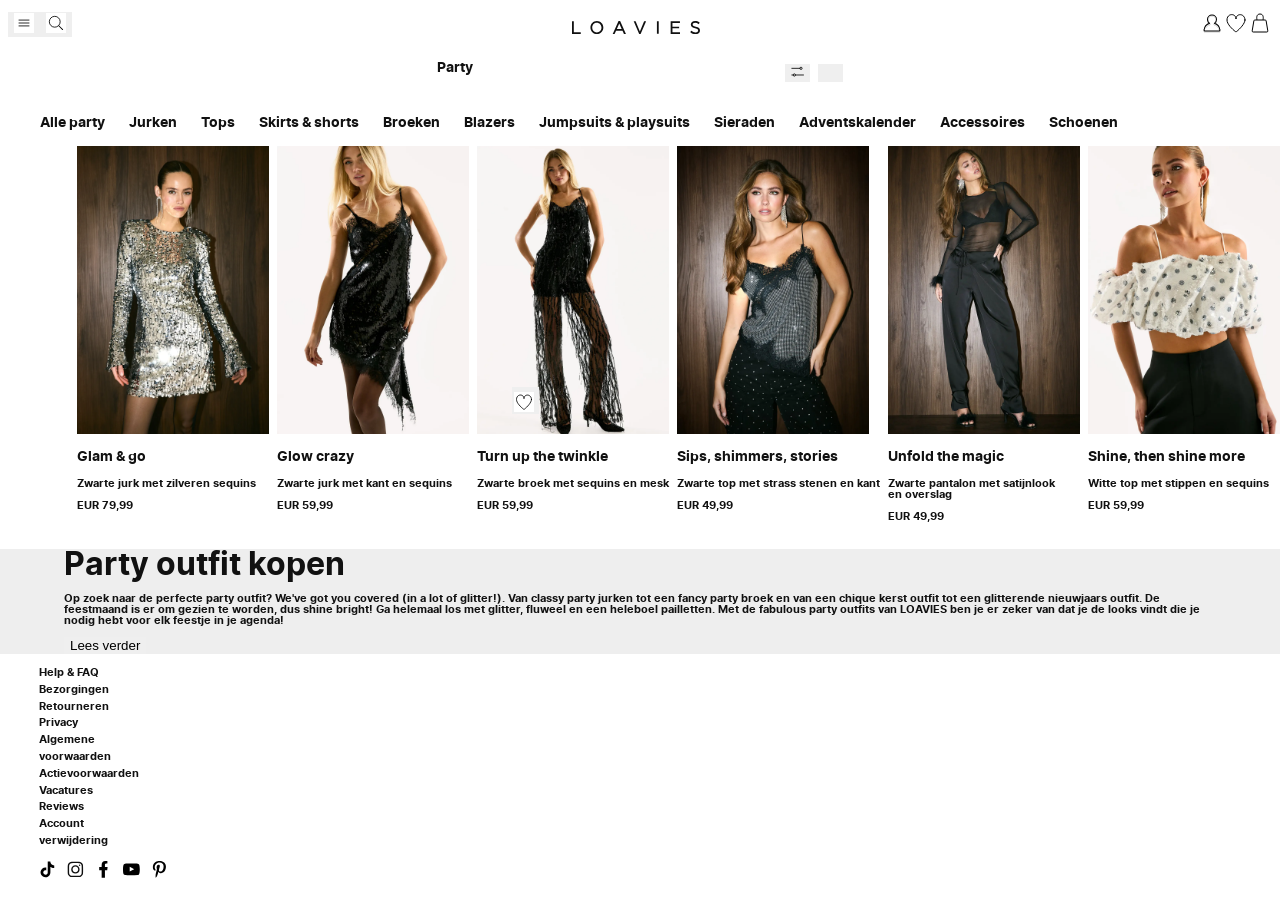
==== commit b3674c3f: "Add files via upload" ====
--- a/partypagina.html
+++ b/partypagina.html
@@ -8,41 +8,34 @@
 	
 	<title>Howdy FED2526</title>
 
-	<link href="/styles/style_algemeen.css" rel="stylesheet">
+	<link href="styles/style_algemeen.css" rel="stylesheet">
     <!-- <link href="/styles/style_homepagina.css" rel="stylesheet"> -->
-    <link href="/styles/style_partypagina.css" rel="stylesheet">
-
-	<link rel="icon" type="image/svg+xml" href="images/favicon.svg">
+    <link href="styles/style_partypagina.css" rel="stylesheet">
+
+	<link rel="icon" type="image/svg+xml" href="images/favicon_loavies_5.png">
 </head>
 
 <body>
 	<script defer src="scripts/script.js"></script>
 
     <header>
-       
         <menu>
             <li>
                 <button aria-hidden="true">
-                    <!-- <svg viewBox="0 0 24 24" fill="none" xmlns="http://www.w3.org/2000/svg"><g id="SVGRepo_bgCarrier" stroke-width="0"></g><g id="SVGRepo_tracerCarrier" stroke-linecap="round" stroke-linejoin="round"></g><g id="SVGRepo_iconCarrier"> 
-                        <rect width="24" height="24" fill="white"></rect> <path d="M6 12H18" stroke="#000000" stroke-linecap="round" stroke-linejoin="round"></path> <path d="M6 15.5H18" stroke="#000000" stroke-linecap="round" stroke-linejoin="round"></path> <path d="M6 8.5H18" stroke="#000000" 
-                        stroke-linecap="round" stroke-linejoin="round"></path> </g>
-                    </svg> -->
-                    <img src="/images/menu_svgrepo_com.svg" alt="">
+                    <img src="images/menu_svgrepo_com.svg" alt="Menu icon, klik hierop en het menu opent">
                 </button>
             </li>
             <li>
-                <button>
-                    <svg viewBox="0 0 24 24" fill="none"xmlns="http://www.w3.org/2000/svg"><g id="SVGRepo_bgCarrier"stroke-width="0"></g><g id="SVGRepo_tracerCarrier" stroke-linecap="round" stroke-linejoin="round"></g><g id="SVGRepo_iconCarrier"> <g clip-path="url(#clip0_15_152)"> <rect width="24" height="24" fill="white"></rect> <circle cx="10.5" cy="10.5" r="6.5" stroke="#000000" stroke-linejoin="round"></circle> 
-                        <path d="M19.6464 20.3536C19.8417 20.5488 20.1583 20.5488 20.3536 20.3536C20.5488 20.1583 20.5488 19.8417 20.3536 19.6464L19.6464 20.3536ZM20.3536 19.6464L15.3536 14.6464L14.6464 15.3536L19.6464 20.3536L20.3536 19.6464Z" fill="#000000"></path> </g> <defs> 
-                        <clipPath id="clip0_15_152"> <rect width="24" height="24" fill="white"></rect> </clipPath> </defs> </g>
-                    </svg>
+                <button>  
+                    <svg xmlns="http://www.w3.org/2000/svg" fill="none" viewBox="0 0 24 24"><g clip-path="url(#a)"><path fill="#fff" d="M0 0h24v24H0z"/><circle cx="10.5" cy="10.5" r="6.5" stroke="#000" stroke-linejoin="round"/><path fill="#000" d="M19.646 20.354a.5.5 0 0 0 .708-.708l-.708.708Zm.708-.708-5-5-.708.708 5 5 .708-.708Z"/></g><defs><clipPath ><path fill="#fff" d="M0 0h24v24H0z"/></clipPath></defs><title>Zoek button, hiermee kan je dingen opzoeken op de website</title></svg>
                 </button>
             </li>
         </menu>
+
     <nav>	
         <ul>
             <li><a href="#">Nieuw</a></li>
-            <li><a href="#">Party</a></li>
+            <li><a href="partypagina.html">Party</a></li>
             <li><a href="#">The gift shop</a></li>
             <li><a href="#">Kleding</a></li>
             <li><a href="#">Bestsellers</a></li>
@@ -64,12 +57,11 @@
         </ul>
     </nav>
         <!-- html code van de website zelf via inspecteren om het logo te krijgen -->
-        <h1>
-            <a href="index.html">
-                <svg xmlns="http://www.w3.org/2000/svg" viewBox="3 0 205 21" class="app-logo app-header__logo"><path fill="currentColor" d="M5.9.3H3v20.4h14v-2.8H5.9V.3zM42.8 0C37 0 32.5 4.6 32.5 10.5S36.9 21 42.8 21c5.8 0 10.4-4.6 10.4-10.5S48.7 
+        <h1><a href="index.html">
+                <svg  xmlns="http://www.w3.org/2000/svg" viewBox="3 0 205 21" class="app-logo app-header__logo"><path fill="currentColor" d="M5.9.3H3v20.4h14v-2.8H5.9V.3zM42.8 0C37 0 32.5 4.6 32.5 10.5S36.9 21 42.8 21c5.8 0 10.4-4.6 10.4-10.5S48.7 
                     0 42.8 0zm0 18.3c-4.2 0-7.4-3.4-7.4-7.9 0-4.4 3.2-7.7 7.4-7.7s7.4 3.4 7.4 7.9c0 4.4-3.1 7.7-7.4 7.7zM77.5.2l-9.3 20.5h3l2.4-5.2h10.3l2.3 5.2h3.2L80.1.2h-2.6zm-2.7 12.6l3.9-8.9 3.9 8.9h-7.8zm36.9 4L104.9.3h-3.1l8.8 20.5h2.3L121.7.3h-3.2l-6.8 16.5zM139 
                     .3h2.9v20.3H139V.3zm24.9 11.4h10.7V9.1h-10.7v-6h12V.3H161v20.4h15V18h-12.1v-6.3zm37.5-2.5c-4.3-.9-5.1-1.9-5.1-3.5s1.6-2.9 3.8-2.9c2 0 3.7.7 5.4 2.1l.3.2 1.7-2.3-.3-.2C205 .8 202.9.1 200.1.1c-3.9 0-6.8 2.4-6.8 5.7 0 3.7 2.8 5.1 6.9 6 4.1.9 4.8 1.9 4.8 3.5 
-                    0 1.8-1.7 3.1-4 3.1-2.6 0-4.4-.8-6.5-2.7l-.3-.2-1.8 2.2.2.2c2.5 2.2 5.1 3.3 8.3 3.3 4.1 0 7.1-2.5 7.1-5.9.1-3.4-1.9-5.1-6.6-6.1z"></path>
+                    0 1.8-1.7 3.1-4 3.1-2.6 0-4.4-.8-6.5-2.7l-.3-.2-1.8 2.2.2.2c2.5 2.2 5.1 3.3 8.3 3.3 4.1 0 7.1-2.5 7.1-5.9.1-3.4-1.9-5.1-6.6-6.1z"></path> <title>Loavies logo</title>
                 </svg>
             </a>
         </h1>
@@ -78,32 +70,21 @@
         <ul>
             <li>
                 <a href="">
-                    <svg viewBox="0 0 24 24" fill="none"xmlns="http://www.w3.org/2000/svg"><g id="SVGRepo_bgCarrier" stroke-width="0"></g><g id="SVGRepo_tracerCarrier" stroke-linecap="round" stroke-linejoin="round"></g><g id="SVGRepo_iconCarrier"> 
-                        <rect width="24" height="24" fill="white"></rect> <path d="M6 12H18" stroke="#000000" stroke-linecap="round" stroke-linejoin="round"></path> <path d="M6 15.5H18" stroke="#000000" stroke-linecap="round" stroke-linejoin="round"></path> <path d="M6 8.5H18" 
-                        stroke="#000000" stroke-linecap="round" stroke-linejoin="round"></path> </g>
-                    </svg>
+                    <svg xmlns="http://www.w3.org/2000/svg" fill="none" viewBox="0 0 24 24"><g clip-path="url(#a)"><path fill="#fff" d="M0 0h24v24H0z"/><g filter="url(#b)"><path fill="#000" d="m14.336 12.347-.26-.428a.5.5 0 0 0 .115.906l.145-.478Zm-4.673 0 .146.478a.5.5 0 0 0 .114-.905l-.26.427Zm-5.601 6.655-.497-.062.497.062Zm15.876 0 .497-.062-.497.062ZM16 8.5c0 1.448-.77 2.717-1.924 3.42l.52.854A4.997 4.997 0 0 0 17 8.5h-1Zm-4-4a4 4 0 0 1 4 4h1a5 5 0 0 0-5-5v1Zm-4 4a4 4 0 0 1 4-4v-1a5 5 0 0 0-5 5h1Zm1.923 3.42A3.997 3.997 0 0 1 8 8.5H7c0 1.811.963 3.397 2.403 4.274l.52-.854Zm-.405-.052a8.509 8.509 0 0 0-5.953 7.072l.993.124a7.508 7.508 0 0 1 5.251-6.24l-.291-.956ZM3.565 18.94c-.11.888.626 1.56 1.435 1.56v-1c-.295 0-.468-.228-.442-.436l-.993-.124ZM5 20.5h14v-1H5v1Zm14 0c.81 0 1.545-.672 1.434-1.56l-.992.124c.026.208-.147.436-.442.436v1Zm1.434-1.56a8.509 8.509 0 0 0-5.952-7.072l-.291.957a7.508 7.508 0 0 1 5.251 6.239l.992-.124Z"/></g></g><defs><clipPath ><path fill="#fff" d="M0 0h24v24H0z"/></clipPath><filter id="b" width="18.891" height="19" x="2.554" y="3.5" color-interpolation-filters="sRGB" filterUnits="userSpaceOnUse"><feFlood flood-opacity="0" result="BackgroundImageFix"/><feColorMatrix in="SourceAlpha" result="hardAlpha" values="0 0 0 0 0 0 0 0 0 0 0 0 0 0 0 0 0 0 127 0"/><feOffset dy="1"/><feGaussianBlur stdDeviation=".5"/><feColorMatrix values="0 0 0 0 0 0 0 0 0 0 0 0 0 0 0 0 0 0 0.1 0"/><feBlend in2="BackgroundImageFix" result="effect1_dropShadow_15_82"/><feBlend in="SourceGraphic" in2="effect1_dropShadow_15_82" result="shape"/></filter></defs><title>Account icon, hiermee ga je naar de account pagina</title></svg>
                 </a>
             </li>
             <li>
                 <a href="">
-                    <svg viewBox="0 0 24 24"fill="none" xmlns="http://www.w3.org/2000/svg"><g id="SVGRepo_bgCarrier" stroke-width="0"></g><g id="SVGRepo_tracerCarrier" stroke-linecap="round" stroke-linejoin="round"></g><g id="SVGRepo_iconCarrier"> <rect width="24" height="24" fill="white"></rect> 
-                    <path d="M21 8.99998C21 12.7539 15.7156 17.9757 12.5857 20.5327C12.2416 20.8137 11.7516 20.8225 11.399 20.5523C8.26723 18.1523 3 13.1225 3 8.99998C3 2.00001 12 2.00002 12 8C12 2.00001 21 1.99999 21 8.99998Z" 
-                    stroke="#000000" stroke-linecap="round" stroke-linejoin="round"></path> </g>
-                    </svg>
+                    <svg xmlns="http://www.w3.org/2000/svg" fill="none" viewBox="0 0 24 24"><path fill="#fff" d="M0 0h24v24H0z"/><path stroke="#000" stroke-linecap="round" stroke-linejoin="round" d="M21 9c0 3.754-5.284 8.976-8.414 11.533a.955.955 0 0 1-1.187.02C8.267 18.152 3 13.122 3 9c0-7 9-7 9-1 0-6 9-6 9 1Z"/><title>Favorieten icon, hiermee ga je naar de favorieten pagina en kan je zien welke kledingstukken je hebt geliked</title></svg>
                 </a>
             </li>
             <li>
                 <a href="">
-                    <svg viewBox="0 0 24 24"fill="none"xmlns="http://www.w3.org/2000/svg"><g id="SVGRepo_bgCarrier" stroke-width="0"></g><g id="SVGRepo_tracerCarrier" 
-                        stroke-linecap="round" stroke-linejoin="round"></g><g id="SVGRepo_iconCarrier"> <rect width="24" height="24" fill="white"></rect> <path d="M9 9H6.84713C6.35829 9 5.9411 9.35341 5.86073 9.8356L4.19407 19.8356C4.09248 20.4451 4.56252 21 5.18046 21H18.8195C19.4375 
-                        21 19.9075 20.4451 19.8059 19.8356L18.1393 9.8356C18.0589 9.35341 17.6417 9 17.1529 9H15M9 9H15M9 9C8.66667 7.66667 8 3 12 3C16 3 15.3333 7.66667 15 9" 
-                        stroke="#000000" stroke-linejoin="round"></path> </g>
-                    </svg>
+                    <svg xmlns="http://www.w3.org/2000/svg" fill="none" viewBox="0 0 24 24"><path fill="#fff" d="M0 0h24v24H0z"/><path stroke="#000" stroke-linejoin="round" d="M9 9H6.847a1 1 0 0 0-.986.836l-1.667 10A1 1 0 0 0 5.18 21h13.64a1 1 0 0 0 .986-1.164l-1.667-10A1 1 0 0 0 17.153 9H15M9 9h6M9 9c-.333-1.333-1-6 3-6s3.333 4.667 3 6"/><title>Winkelmand icon, hiermee ga je naar je winkelmand</title></svg>
                 </a>
             </li>
         </ul>
-    
-</header>
+    </header>
 
 
     <main>
@@ -111,29 +92,31 @@
             <h2>Party</h2>
             <ul>
                 <li>
-                    <a href=""><svg></svg></a>
-                </li>
-                <li>
-                    <a href=""><svg></svg></a>
+                    <button>
+                        <svg xmlns="http://www.w3.org/2000/svg" fill="none" viewBox="0 0 24 24"><g stroke="#000" stroke-width="1.5"><path stroke-linecap="round" stroke-linejoin="round" d="M1.5 6H16M8 18h14.5M1.5 18H4"/><circle cx="18" cy="6" r="2"/><circle cx="6" cy="18" r="2"/></g></svg><title>Filter button, hiermee kan je de filter optie openen en kan je op verschillende dingen filteren</title>
+                    </button>
+                </li>
+                <li>
+                    <button>
+                        <svg xmlns="http://www.w3.org/2000/svg" width="50" height="50" fill="none"><path fill="currentColor" d="M16.906 32.42a.849.849 0 0 1-.854-.844V14.71a.85.85 0 0 1 .854-.844h15.041a.85.85 0 0 1 .855.844v16.866a.849.849 0 0 1-.855.843h-15.04zm.853-1.687h13.334v-15.18H17.759v15.18zm-.853 6.4-.172-.017a.846.846 0 0 1-.682-.826c0-.407.293-.747.682-.826l.172-.017h15.041l.173.017a.847.847 0 0 1 .682.826.846.846 0 0 1-.682.826l-.173.018h-15.04z"/></svg><title>Grid icon, hiermee kan je het grid aanpassen op hoe je de kleding wilt zien. Naast elkaar of onder elkaar.</title>
+                    </button>
                 </li>
             </ul>
         </section>
 
         <section>
             <ul>
-                <li>
-                    <a href="">Alle party</a>
-                    <a href="">Jurken</a>
-                    <a href="">Tops</a>
-                    <a href="">Skirts & shorts</a>
-                    <a href="">Broeken</a>
-                    <a href="">Blazers</a>
-                    <a href="">Jumpsuits & playsuits</a>
-                    <a href="">Sieraden</a>
-                    <a href="">Adventskalender</a>
-                    <a href="">Accessoires</a>
-                    <a href="">Schoenen</a>
-                </li>
+                <li><a href="">Alle party</a></li>
+                <li><a href="">Jurken</a></li>
+                <li><a href="">Tops</a></li>
+                <li><a href="">Skirts & shorts</a></li>
+                <li><a href="">Broeken</a></li>
+                <li><a href="">Blazers</a></li>
+                <li><a href="">Jumpsuits & playsuits</a></li>
+                <li><a href="">Sieraden</a></li>
+                <li><a href="">Adventskalender</a></li>
+                <li><a href="">Accessoires</a></li>
+                <li><a href="">Schoenen</a></li>
             </ul>
         </section>
 
@@ -141,56 +124,69 @@
             <ul>
                 <li>
                     <a href="">
-                        <img src="" alt="">
+                        <img src="images/partykleding_glam&go.png" alt="">
                         <h3>Glam & go</h3>
                         <p>Zwarte jurk met zilveren sequins</p>
                         <p><strong>EUR 79,99</strong></p>
                     </a>
-                    <button><svg></svg></button>
-                </li>
-                <li>
-                    <a href="">
-                        <img src="" alt="">
+                    <button>
+                        <svg xmlns="http://www.w3.org/2000/svg" fill="none" viewBox="0 0 24 24"><path fill="#fff" d="M0 0h24v24H0z"/><path stroke="#000" stroke-linecap="round" stroke-linejoin="round" d="M21 9c0 3.754-5.284 8.976-8.414 11.533a.955.955 0 0 1-1.187.02C8.267 18.152 3 13.122 3 9c0-7 9-7 9-1 0-6 9-6 9 1Z"/><title>Favorieten button, hiermee kan je het kledingstuk aan je favorieten lijst toevoegen</title></svg>
+                    </button>
+                </li>
+                <li>
+                    <a href="">
+                        <img src="images/partykleding_glow_crazy.png" alt="">
                         <h3>Glow crazy</h3>
                         <p>Zwarte jurk met kant en sequins</p>
                         <p><strong>EUR 59,99</strong></p>
                     </a>
-                    <button><svg></svg></button>
-                </li>
-                <li>
-                    <a href="">
-                        <img src="" alt="">
+                    <button>
+                        <svg xmlns="http://www.w3.org/2000/svg" fill="none" viewBox="0 0 24 24"><path fill="#fff" d="M0 0h24v24H0z"/><path stroke="#000" stroke-linecap="round" stroke-linejoin="round" d="M21 9c0 3.754-5.284 8.976-8.414 11.533a.955.955 0 0 1-1.187.02C8.267 18.152 3 13.122 3 9c0-7 9-7 9-1 0-6 9-6 9 1Z"/><title>Favorieten button, hiermee kan je het kledingstuk aan je favorieten lijst toevoegen</title></svg>
+                    </button>
+                </li>
+                <li>
+                    <a href="">
+                        <img src="images/partykleding_turn_up_the_twinkle.png" alt="">
                         <h3>Turn up the twinkle</h3>
                         <p>Zwarte broek met sequins en mesk</p>
-                    </a>
-                    <button><svg></svg></button>
-                </li>
-                <li>
-                    <a href="">
-                        <img src="" alt="">
+                        <p><strong>EUR 59,99</strong></p>
+                    </a>
+                    <button>
+                        <svg xmlns="http://www.w3.org/2000/svg" fill="none" viewBox="0 0 24 24"><path fill="#fff" d="M0 0h24v24H0z"/><path stroke="#000" stroke-linecap="round" stroke-linejoin="round" d="M21 9c0 3.754-5.284 8.976-8.414 11.533a.955.955 0 0 1-1.187.02C8.267 18.152 3 13.122 3 9c0-7 9-7 9-1 0-6 9-6 9 1Z"/><title>Favorieten button, hiermee kan je het kledingstuk aan je favorieten lijst toevoegen</title></svg>
+                    </button>
+                </li>
+                <li>
+                    <a href="">
+                        <img src="images/partykleding_sips_shimmers_stories.png" alt="">
                         <h3>Sips, shimmers, stories</h3>
                         <p>Zwarte top met strass stenen en kant</p>
                         <p><strong>EUR 49,99</strong></p>
                     </a>
-                    <button><svg></svg></button>
-                </li>
-                <li>
-                    <a href="">
-                        <img src="" alt="">
+                    <button>
+                        <svg xmlns="http://www.w3.org/2000/svg" fill="none" viewBox="0 0 24 24"><path fill="#fff" d="M0 0h24v24H0z"/><path stroke="#000" stroke-linecap="round" stroke-linejoin="round" d="M21 9c0 3.754-5.284 8.976-8.414 11.533a.955.955 0 0 1-1.187.02C8.267 18.152 3 13.122 3 9c0-7 9-7 9-1 0-6 9-6 9 1Z"/><title>Favorieten button, hiermee kan je het kledingstuk aan je favorieten lijst toevoegen</title></svg>
+                    </button>
+                </li>
+                <li>
+                    <a href="">
+                        <img src="images/partykleding_unfold_the_magic.png" alt="">
                         <h3>Unfold the magic</h3>
-                        <p>Zwarte pantalon met satijnlook en overslag</p>
+                        <p>Zwarte pantalon met satijnlook <br> en overslag</p>
                         <p><strong>EUR 49,99</strong></p>
                     </a>
-                    <button><svg></svg></button>
-                </li>
-                <li>
-                    <a href="">
-                        <img src="" alt="">
+                    <button>
+                        <svg xmlns="http://www.w3.org/2000/svg" fill="none" viewBox="0 0 24 24"><path fill="#fff" d="M0 0h24v24H0z"/><path stroke="#000" stroke-linecap="round" stroke-linejoin="round" d="M21 9c0 3.754-5.284 8.976-8.414 11.533a.955.955 0 0 1-1.187.02C8.267 18.152 3 13.122 3 9c0-7 9-7 9-1 0-6 9-6 9 1Z"/><title>Favorieten button, hiermee kan je het kledingstuk aan je favorieten lijst toevoegen</title></svg>
+                    </button>
+                </li>
+                <li>
+                    <a href="">
+                        <img src="images/partykleding_shine_then_shine_more.png" alt="">
                         <h3>Shine, then shine more</h3>
                         <p>Witte top met stippen en sequins</p>
                         <p><strong>EUR 59,99</strong></p>
                     </a>
-                    <button><svg></svg></button>
+                    <button>
+                        <svg xmlns="http://www.w3.org/2000/svg" fill="none" viewBox="0 0 24 24"><path fill="#fff" d="M0 0h24v24H0z"/><path stroke="#000" stroke-linecap="round" stroke-linejoin="round" d="M21 9c0 3.754-5.284 8.976-8.414 11.533a.955.955 0 0 1-1.187.02C8.267 18.152 3 13.122 3 9c0-7 9-7 9-1 0-6 9-6 9 1Z"/><title>Favorieten button, hiermee kan je het kledingstuk aan je favorieten lijst toevoegen</title></svg>
+                    </button>
                 </li>
             </ul>
        </section>
--- a/styles/style_algemeen.css
+++ b/styles/style_algemeen.css
@@ -25,33 +25,28 @@
 :root {
 	color-scheme: light dark;
 	--icon-color: #111;
-	--header-background-color: #ffffff;
+	--background-color: #ffffff;
 
 	--color-text:#111;
-	--color-background:#ffffff;
-	--color-scheidingslijn: #848484;
-
-}
-
-
-html [data-theme='light']{
-	--icon-color: #111;
-	--header-background-color: #ffffff;
-
-	--color-text:#111;
-	--color-background:#ffffff;
-	--color-scheidingslijn: #848484;
-}
-
-
-html [data-theme='dark']{
-	--icon-color: #ffffff;
-	--header-background-color: #111;
-
-	--color-text: #ffffff;
-	--color-background:#111;
-	--color-scheidingslijn: #848484;
-}
+	--background-party-outfit-kopen: #eee;
+	--color-button:#111;
+	--color-text-button:#ffffff;
+
+}
+
+@media (prefers-color-scheme:dark){
+	:root {
+		color-scheme: light dark;
+		--icon-color: #ffffff;
+		--background-color: #111;
+		
+		--color-text:#ffffff;
+		--background-party-outfit-kopen: #434343;
+		--color-button:#ffffff;
+		--color-text-button:#111;
+	}
+}
+
 
 
 /**************/
@@ -62,15 +57,6 @@
 }
 
 
-
-
-
-
-
-
-
-
-
 /****************/
 /* JOUW STYLING */
 /****************/
@@ -79,40 +65,47 @@
 
 p {
 	font-size: 0.7em;
-
+	color: var(--color-text);
 }
 
 h2 {
 	display: flex;
 	justify-content: center;
+	color: var(--color-text);
 }
 
 h3 {
 	font-size: 0.9em;
+	color: var(--color-text);
 }
 
 body {
 	margin:0;
 	font-family: "Inter", sans-serif;
 
-	background-color: #ffffff;
-
-	
-}
-
-@media (prefers-color-scheme: dark){
-	body {
-	background-color: black;
+	background-color: var(--background-color);
+}
+
+svg{
+	@media (prefers-color-scheme:dark){
+		filter:invert(1);
 	}
 }
 
+button {
+	appearance: none;
+	border: none;
+}
+
+
+
 
 /****************/
 /* HEADER */
 /****************/
 header {
 	display:flex;
-	background-color: var(--color-background);
+	background-color: var(--background-color);
 	position:sticky;
   	top:0;
 	/* width:100vw; BAH */
@@ -122,11 +115,6 @@
 	align-items: center;
 	justify-content: space-between	;
 	z-index:2;
-
-	background-color: white;
-	@media (prefers-color-scheme: dark){
-		background-color: black;
-	}
 }
 
 header li {
@@ -134,11 +122,18 @@
 }
 
 /* Alle icons */
+
+/************************** vraag over svg kleur veranderen ?????? ******************************/
 header svg {
 	width: 1.5em;
-}
-
-header img {
+
+	color: #111;
+	@media (prefers-color-scheme:dark){
+		filter:invert(1);
+	}
+}
+
+header menu img {
 	width: 1.5em;
 	@media (prefers-color-scheme:dark){
 		filter:invert(1);
@@ -146,6 +141,7 @@
 } 
 
 
+
 /* Logo Loavies */
 header h1 {
 	flex-shrink: 0;	
@@ -187,6 +183,8 @@
 	display: flex;
 	background-color: var(--color-background);
 	font-family: var(--text-bold);
+	font-size: 0.9em;
+	line-height: 250%;
 	
 	position:fixed;
 	top:0;
@@ -199,18 +197,43 @@
 	transition:0.5s;
 }
 
+header img{
+	width: 100%;
+	margin:0;
+	padding:0;
+}
+
 header nav.is-open {
 	translate: 0 0;
 }
-
-header > ul {
-	margin:0;
-	padding: 0;
-	display:flex;
-
-}
+header ul {
+	margin:0;
+	padding: 0 0;
+	display:flex;
+
+}
+
+header nav ul {
+	margin-top: 3em;
+	display: flex;
+	flex-direction: column;
+
+}
+header nav ul li{
+	margin:0;
+	padding: 0 1em;
+}
+
+/* header nav ul li:nth-of-type(1){
+	position:;a
+} */
+
+header nav ul li:nth-of-type(2){
+	margin:0;
+	padding: 0 0;
+}
+
 /* Hamburger menu einde */
-
 
 /* Nav de opmaak */
 header nav > a {
@@ -228,6 +251,11 @@
 	font-size: 0.7em;
 }
 
+footer a{
+	color:var(--color-text);
+	text-decoration: none;
+}
+
 footer ul {
 	padding:0 0 0 30%;
 }
@@ -255,4 +283,37 @@
 .visually-hidden{
 	position: absolute;
 	left: -999em;
+}
+
+/****************/
+/* TOEGANKELIJKHEID */
+/****************/
+a:focus {
+	border: solid 2px;
+	border-color: #e0164a;
+}
+
+a:active {
+	border:solid 2px;
+	border-color: #e0164a;
+}
+
+a:hover {
+	border:solid 2px;
+	border-color: #e0164a;
+}
+
+button:focus {
+	background-color: pink;
+	color:#111;
+}
+
+button:active {
+	background-color: pink;
+	color:#111;
+}
+
+button:hover {
+	border:solid 2px;
+	border-color: #e0164a;
 }
--- a/styles/style_homepagina.css
+++ b/styles/style_homepagina.css
@@ -8,13 +8,7 @@
 /*********************/
 /* CUSTOM PROPERTIES */
 /*********************/
-:root {
-	/* startje */
-	--color-text:#111;
-	--color-background:#ffffff;
-	--color-button: #111;
-	--color-text-button: #ffffff;
-}
+
 
 
 
@@ -31,10 +25,10 @@
 }
 
 section:nth-of-type(1) li{
-	display:flex;
+	display:inline-block;
 	flex-wrap:wrap;
 	justify-content:center;
-	flex-direction:column-reverse;	
+	flex-direction:column;	
 	
 }
 
@@ -42,22 +36,31 @@
 	width:4em;
 	border-radius: 50%;
 	border: 3px solid #e0164a;
-}
-
-section:nth-of-type(1) p {
-	display: flex;
-	font-size: 0.7em;
-	justify-content: center;
-}
-
+	order:-1;
+}
+
+/* hoe kan ik in mijn atje de tekst kleine maken zonder dat mijn foto kleiner wordt */
 section:nth-of-type(1) a {
 	text-decoration: none;
-	
+	color:#111;
+	font-size: 0.9em;
+
+	display:flex;
+	flex-direction: column;
+
+	@media (prefers-color-scheme:dark){
+		color:#ffffff;
+	}
 }
 
 main li{
-	list-style: none;
-	
+	list-style-type: none;
+	
+}
+
+section:nth-of-type(1) ul li a span{
+	display:flex;
+	order: 2;
 }
 
 
@@ -98,7 +101,12 @@
 	top: 65%;
 	left: 22%;
 	padding: 1.5em 5em;
-}
+
+
+
+}
+
+
 
 section:nth-of-type(2) p {
 	display: flex;
@@ -112,6 +120,9 @@
 	position: absolute;
 	top:18%;
 	width:100%;
+
+
+
 }
 
 
@@ -150,6 +161,8 @@
 	top: 70%;
 	left: 20%;
 	padding: 1em 0.8em;
+
+	
 }
 
 
@@ -195,11 +208,17 @@
 	left: 5%;
 }
 
-
-
-
-
-
+section:nth-of-type(4) a{
+	text-decoration: none;
+}
+
+
+
+button {
+background-color: var(--background-color) ;
+
+	
+}
 
 
 
--- a/styles/style_partypagina.css
+++ b/styles/style_partypagina.css
@@ -13,11 +13,6 @@
 /*********************/
 /* CUSTOM PROPERTIES */
 /*********************/
-:root {
-	/* startje */
-	--color-text:#111;
-	--color-background:#eee;
-}
 
 
 
@@ -29,3 +24,144 @@
 
 /* jouw code */
 
+h2 {
+	display: flex;
+	justify-content: center;
+
+	font-size: 0.9em;
+	color: var(--color-text);
+}
+
+a{
+	text-decoration: none;
+}
+
+
+
+
+section li {
+	list-style-type: none;
+}
+
+
+/* section 1 */
+section:nth-of-type(1) svg {
+	width: 1em;
+	height:auto;
+
+	color: var(--color-text);
+	@media (prefers-color-scheme:dark){
+		filter:invert(1);
+	}
+}
+
+section:nth-of-type(1){
+	display:flex;
+
+	justify-content: center;
+	gap:17em;
+}
+
+section:nth-of-type(1) ul{
+	display:flex;
+	flex-direction: row;
+
+	align-items: center;
+	justify-content: center;
+
+	gap: 0.5em;
+}
+
+
+/* section 2 */
+section:nth-of-type(2) ul {
+	display:flex;
+	overflow-x:auto;
+	flex-shrink:0;
+	gap:1.5em;
+	
+}
+
+section:nth-of-type(2) li{
+	display:inline-block;
+	flex-wrap:wrap;
+	justify-content:center;
+	flex-direction:column-reverse;	
+	white-space: nowrap;
+}
+
+section:nth-of-type(2) img {
+	width:4em;
+	border-radius: 50%;
+	border: 3px solid #e0164a;
+}
+
+
+section:nth-of-type(2) a {
+	text-decoration: none;
+	color:var(--color-text);
+	font-size: 0.9em;
+
+	justify-content: center;
+
+	
+}
+
+
+
+/* section 3 */
+section:nth-of-type(3) ul{
+	display:flex;
+	flex-direction: row;
+	flex-wrap: wrap;
+
+	gap: 0.5em;
+
+	padding: 0 0 0 6%;
+}
+
+section:nth-of-type(3) li{
+	display: grid;
+	grid-template-columns: 1fr;
+	grid-template-rows: 2fr;	
+}
+
+
+section:nth-of-type(3) img {
+	width:12em;
+	height: auto;
+	display:flex;
+}
+
+section:nth-of-type(3) button {
+	width:2em;
+
+	position: absolute;
+	left:40%;
+	top:43%;
+	padding: 1em 0.8em;
+}
+
+section:nth-of-type(3) button svg {
+	width:1.5em;
+
+	position: absolute;
+	top:19%;
+	left:9%;
+}
+
+
+
+
+
+section:nth-of-type(4){
+	background-color: var(--background-party-outfit-kopen);
+	padding: 0 5%;
+}
+
+section:nth-of-type(4) h2{
+	font-size: 2em;
+	margin:0;
+	display:block;
+}
+
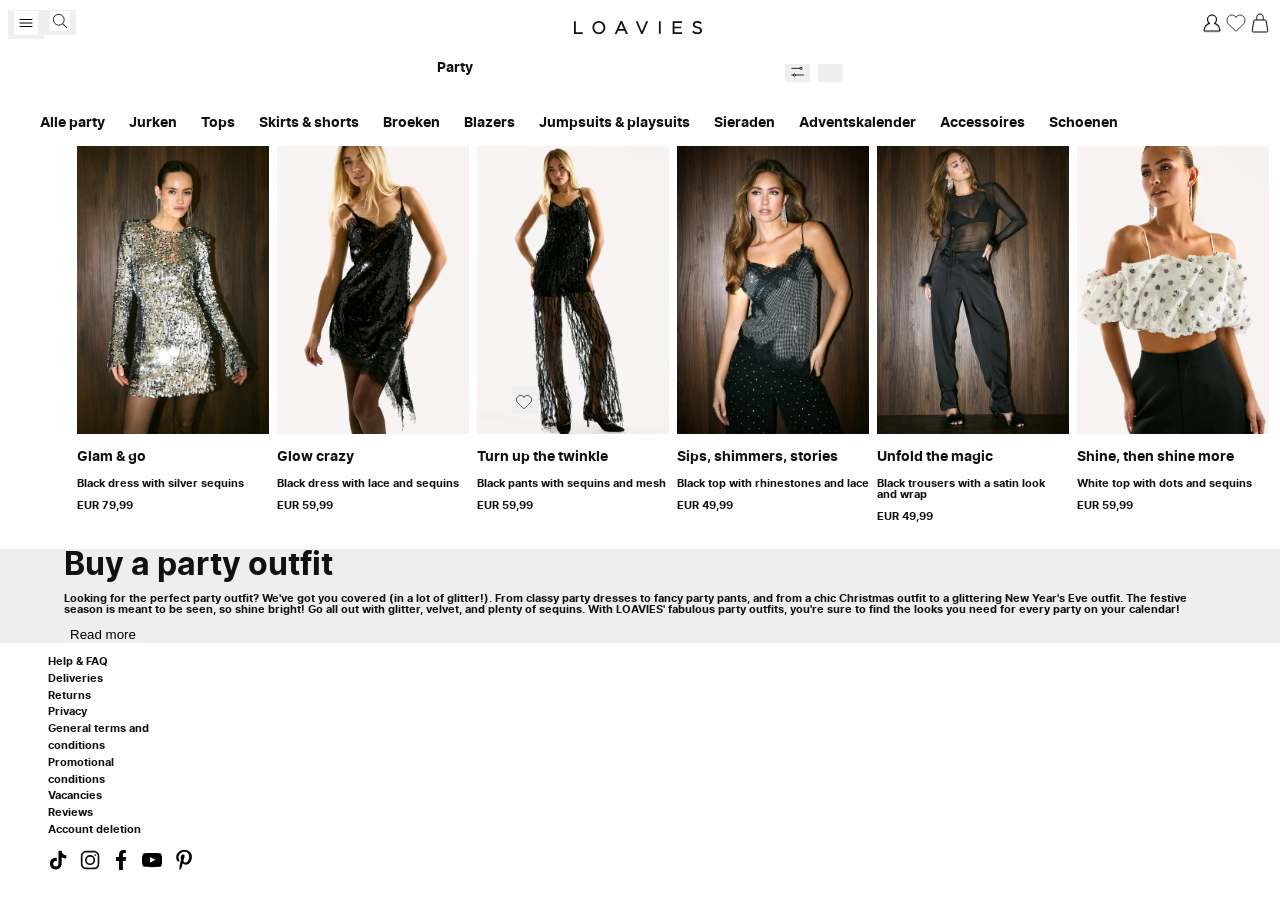
==== commit 8b009054: "Add files via upload" ====
--- a/partypagina.html
+++ b/partypagina.html
@@ -1,5 +1,5 @@
 <!DOCTYPE html>
-<html lang="nl">
+<html lang="eng">
 	
 <head>
 	<meta charset="UTF-8">
@@ -16,43 +16,44 @@
 </head>
 
 <body>
-	<script defer src="scripts/script.js"></script>
 
     <header>
         <menu>
             <li>
                 <button aria-hidden="true">
-                    <img src="images/menu_svgrepo_com.svg" alt="Menu icon, klik hierop en het menu opent">
+                    <img src="images/menu_svgrepo_com.svg" alt="Menu icon, click to open the menu">
                 </button>
             </li>
             <li>
                 <button>  
-                    <svg xmlns="http://www.w3.org/2000/svg" fill="none" viewBox="0 0 24 24"><g clip-path="url(#a)"><path fill="#fff" d="M0 0h24v24H0z"/><circle cx="10.5" cy="10.5" r="6.5" stroke="#000" stroke-linejoin="round"/><path fill="#000" d="M19.646 20.354a.5.5 0 0 0 .708-.708l-.708.708Zm.708-.708-5-5-.708.708 5 5 .708-.708Z"/></g><defs><clipPath ><path fill="#fff" d="M0 0h24v24H0z"/></clipPath></defs><title>Zoek button, hiermee kan je dingen opzoeken op de website</title></svg>
+                    <svg xmlns="http://www.w3.org/2000/svg" fill="none" viewBox="0 0 24 24"><g clip-path="url(#a)"><path fill="#fff" d="M0 0h24v24H0z"/><circle cx="10.5" cy="10.5" r="6.5" stroke="#000" stroke-linejoin="round"/><path fill="#000" d="M19.646 20.354a.5.5 0 0 0 .708-.708l-.708.708Zm.708-.708-5-5-.708.708 5 5 .708-.708Z"/></g><defs><clipPath ><path fill="#fff" d="M0 0h24v24H0z"/></clipPath></defs><title>Search button</title></svg>
                 </button>
             </li>
         </menu>
 
     <nav>	
         <ul>
-            <li><a href="#">Nieuw</a></li>
+            <li>Menu</li>
+            <li><img src="images/menu_foto.jpg" alt="Picture in the menu. Models wearing party clothes."></li>
+            <li><a href="#">New</a></li>
             <li><a href="partypagina.html">Party</a></li>
             <li><a href="#">The gift shop</a></li>
-            <li><a href="#">Kleding</a></li>
+            <li><a href="#">Clothes</a></li>
             <li><a href="#">Bestsellers</a></li>
-            <li><a href="#">Jurken</a></li>
-            <li><a href="#">Broeken & Jeans</a></li>
-            <li><a href="#">Jassen</a></li>
+            <li><a href="#">Dresses</a></li>
+            <li><a href="#">Trousers & Jeans</a></li>
+            <li><a href="#">Jackets</a></li>
             <li><a href="#">Shorts & Skirts</a></li>
             <li><a href="#">Accessoires</a></li>
-            <li><a href="#">Schoenen</a></li>
+            <li><a href="#">Schoes</a></li>
             <li><a href="#">Sale</a></li>
             <li><a href="#">Giftcard</a></li>
             <li><a href="#">Campagnes</a></li>
-            <li><a href="#">Mijn account</a></li>
+            <li><a href="#">My account</a></li>
             <li><a href="#">Reloaved</a></li>
             <li><a href="#">Careers at LOAVIES</a></li>
             <li><a href="#">Help & FAQ</a></li>
-            <li><a href="#">Bezorgingen</a></li>
+            <li><a href="#">Deliveries</a></li>
             <li><a href="#">Follow us on TikTok</a></li>
         </ul>
     </nav>
@@ -69,21 +70,22 @@
 
         <ul>
             <li>
-                <a href="">
-                    <svg xmlns="http://www.w3.org/2000/svg" fill="none" viewBox="0 0 24 24"><g clip-path="url(#a)"><path fill="#fff" d="M0 0h24v24H0z"/><g filter="url(#b)"><path fill="#000" d="m14.336 12.347-.26-.428a.5.5 0 0 0 .115.906l.145-.478Zm-4.673 0 .146.478a.5.5 0 0 0 .114-.905l-.26.427Zm-5.601 6.655-.497-.062.497.062Zm15.876 0 .497-.062-.497.062ZM16 8.5c0 1.448-.77 2.717-1.924 3.42l.52.854A4.997 4.997 0 0 0 17 8.5h-1Zm-4-4a4 4 0 0 1 4 4h1a5 5 0 0 0-5-5v1Zm-4 4a4 4 0 0 1 4-4v-1a5 5 0 0 0-5 5h1Zm1.923 3.42A3.997 3.997 0 0 1 8 8.5H7c0 1.811.963 3.397 2.403 4.274l.52-.854Zm-.405-.052a8.509 8.509 0 0 0-5.953 7.072l.993.124a7.508 7.508 0 0 1 5.251-6.24l-.291-.956ZM3.565 18.94c-.11.888.626 1.56 1.435 1.56v-1c-.295 0-.468-.228-.442-.436l-.993-.124ZM5 20.5h14v-1H5v1Zm14 0c.81 0 1.545-.672 1.434-1.56l-.992.124c.026.208-.147.436-.442.436v1Zm1.434-1.56a8.509 8.509 0 0 0-5.952-7.072l-.291.957a7.508 7.508 0 0 1 5.251 6.239l.992-.124Z"/></g></g><defs><clipPath ><path fill="#fff" d="M0 0h24v24H0z"/></clipPath><filter id="b" width="18.891" height="19" x="2.554" y="3.5" color-interpolation-filters="sRGB" filterUnits="userSpaceOnUse"><feFlood flood-opacity="0" result="BackgroundImageFix"/><feColorMatrix in="SourceAlpha" result="hardAlpha" values="0 0 0 0 0 0 0 0 0 0 0 0 0 0 0 0 0 0 127 0"/><feOffset dy="1"/><feGaussianBlur stdDeviation=".5"/><feColorMatrix values="0 0 0 0 0 0 0 0 0 0 0 0 0 0 0 0 0 0 0.1 0"/><feBlend in2="BackgroundImageFix" result="effect1_dropShadow_15_82"/><feBlend in="SourceGraphic" in2="effect1_dropShadow_15_82" result="shape"/></filter></defs><title>Account icon, hiermee ga je naar de account pagina</title></svg>
+                <a href="#">
+                    <svg xmlns="http://www.w3.org/2000/svg" fill="none" viewBox="0 0 24 24"><g clip-path="url(#a)"><path fill="#fff" d="M0 0h24v24H0z"/><g filter="url(#b)"><path fill="#000" d="m14.336 12.347-.26-.428a.5.5 0 0 0 .115.906l.145-.478Zm-4.673 0 .146.478a.5.5 0 0 0 .114-.905l-.26.427Zm-5.601 6.655-.497-.062.497.062Zm15.876 0 .497-.062-.497.062ZM16 8.5c0 1.448-.77 2.717-1.924 3.42l.52.854A4.997 4.997 0 0 0 17 8.5h-1Zm-4-4a4 4 0 0 1 4 4h1a5 5 0 0 0-5-5v1Zm-4 4a4 4 0 0 1 4-4v-1a5 5 0 0 0-5 5h1Zm1.923 3.42A3.997 3.997 0 0 1 8 8.5H7c0 1.811.963 3.397 2.403 4.274l.52-.854Zm-.405-.052a8.509 8.509 0 0 0-5.953 7.072l.993.124a7.508 7.508 0 0 1 5.251-6.24l-.291-.956ZM3.565 18.94c-.11.888.626 1.56 1.435 1.56v-1c-.295 0-.468-.228-.442-.436l-.993-.124ZM5 20.5h14v-1H5v1Zm14 0c.81 0 1.545-.672 1.434-1.56l-.992.124c.026.208-.147.436-.442.436v1Zm1.434-1.56a8.509 8.509 0 0 0-5.952-7.072l-.291.957a7.508 7.508 0 0 1 5.251 6.239l.992-.124Z"/></g></g><defs><clipPath ><path fill="#fff" d="M0 0h24v24H0z"/></clipPath><filter id="b" width="18.891" height="19" x="2.554" y="3.5" color-interpolation-filters="sRGB" filterUnits="userSpaceOnUse"><feFlood flood-opacity="0" result="BackgroundImageFix"/><feColorMatrix in="SourceAlpha" result="hardAlpha" values="0 0 0 0 0 0 0 0 0 0 0 0 0 0 0 0 0 0 127 0"/><feOffset dy="1"/><feGaussianBlur stdDeviation=".5"/><feColorMatrix values="0 0 0 0 0 0 0 0 0 0 0 0 0 0 0 0 0 0 0.1 0"/><feBlend in2="BackgroundImageFix" result="effect1_dropShadow_15_82"/><feBlend in="SourceGraphic" in2="effect1_dropShadow_15_82" result="shape"/></filter></defs><title>Account icon, this will take you to the account page</title></svg>
                 </a>
             </li>
             <li>
-                <a href="">
-                    <svg xmlns="http://www.w3.org/2000/svg" fill="none" viewBox="0 0 24 24"><path fill="#fff" d="M0 0h24v24H0z"/><path stroke="#000" stroke-linecap="round" stroke-linejoin="round" d="M21 9c0 3.754-5.284 8.976-8.414 11.533a.955.955 0 0 1-1.187.02C8.267 18.152 3 13.122 3 9c0-7 9-7 9-1 0-6 9-6 9 1Z"/><title>Favorieten icon, hiermee ga je naar de favorieten pagina en kan je zien welke kledingstukken je hebt geliked</title></svg>
+                <a href="#">
+                    <svg xmlns="http://www.w3.org/2000/svg" fill="none" viewBox="0 0 24 24"><path stroke="#000" stroke-linecap="round" stroke-linejoin="round" stroke-width=".792" d="M12 6c-1.8-2.097-4.806-2.745-7.06-.825-2.255 1.92-2.573 5.131-.802 7.402 1.472 1.888 5.927 5.87 7.387 7.16.163.144.245.216.34.245a.456.456 0 0 0 .258 0c.095-.029.176-.1.34-.245 1.46-1.29 5.915-5.272 7.387-7.16 1.77-2.27 1.492-5.502-.802-7.402C16.755 3.275 13.8 3.903 12 6Z" clip-rule="evenodd"/><title>Favorites icon, this will take you to the favorites pages, where you can see the clothes you liked.</title></svg>
                 </a>
             </li>
             <li>
-                <a href="">
-                    <svg xmlns="http://www.w3.org/2000/svg" fill="none" viewBox="0 0 24 24"><path fill="#fff" d="M0 0h24v24H0z"/><path stroke="#000" stroke-linejoin="round" d="M9 9H6.847a1 1 0 0 0-.986.836l-1.667 10A1 1 0 0 0 5.18 21h13.64a1 1 0 0 0 .986-1.164l-1.667-10A1 1 0 0 0 17.153 9H15M9 9h6M9 9c-.333-1.333-1-6 3-6s3.333 4.667 3 6"/><title>Winkelmand icon, hiermee ga je naar je winkelmand</title></svg>
+                <a href="#">
+                    <svg xmlns="http://www.w3.org/2000/svg" fill="none" viewBox="0 0 24 24"><path fill="#fff" d="M0 0h24v24H0z"/><path stroke="#000" stroke-linejoin="round" d="M9 9H6.847a1 1 0 0 0-.986.836l-1.667 10A1 1 0 0 0 5.18 21h13.64a1 1 0 0 0 .986-1.164l-1.667-10A1 1 0 0 0 17.153 9H15M9 9h6M9 9c-.333-1.333-1-6 3-6s3.333 4.667 3 6"/><title>Shoppingbag icon, this will take you to your shopping bag.</title></svg>
                 </a>
             </li>
         </ul>
+    
     </header>
 
 
@@ -124,80 +126,80 @@
             <ul>
                 <li>
                     <a href="">
-                        <img src="images/partykleding_glam&go.png" alt="">
+                        <img src="images/partykleding_glam&go.png" alt="Black dress with silver sequins">
                         <h3>Glam & go</h3>
-                        <p>Zwarte jurk met zilveren sequins</p>
+                        <p>Black dress with silver sequins</p>
                         <p><strong>EUR 79,99</strong></p>
                     </a>
                     <button>
-                        <svg xmlns="http://www.w3.org/2000/svg" fill="none" viewBox="0 0 24 24"><path fill="#fff" d="M0 0h24v24H0z"/><path stroke="#000" stroke-linecap="round" stroke-linejoin="round" d="M21 9c0 3.754-5.284 8.976-8.414 11.533a.955.955 0 0 1-1.187.02C8.267 18.152 3 13.122 3 9c0-7 9-7 9-1 0-6 9-6 9 1Z"/><title>Favorieten button, hiermee kan je het kledingstuk aan je favorieten lijst toevoegen</title></svg>
-                    </button>
-                </li>
-                <li>
-                    <a href="">
-                        <img src="images/partykleding_glow_crazy.png" alt="">
+                        <svg xmlns="http://www.w3.org/2000/svg" fill="none" viewBox="0 0 24 24"><path stroke="#000" stroke-linecap="round" stroke-linejoin="round" stroke-width=".792" d="M12 6c-1.8-2.097-4.806-2.745-7.06-.825-2.255 1.92-2.573 5.131-.802 7.402 1.472 1.888 5.927 5.87 7.387 7.16.163.144.245.216.34.245a.456.456 0 0 0 .258 0c.095-.029.176-.1.34-.245 1.46-1.29 5.915-5.272 7.387-7.16 1.77-2.27 1.492-5.502-.802-7.402C16.755 3.275 13.8 3.903 12 6Z" clip-rule="evenodd"/><title>Favorieten button, hiermee kan je het kledingstuk aan je favorieten lijst toevoegen</title></svg>
+                    </button>
+                </li>
+                <li>
+                    <a href="">
+                        <img src="images/partykleding_glow_crazy.png" alt="Black dress with lace and sequins">
                         <h3>Glow crazy</h3>
-                        <p>Zwarte jurk met kant en sequins</p>
+                        <p>Black dress with lace and sequins</p>
                         <p><strong>EUR 59,99</strong></p>
                     </a>
                     <button>
-                        <svg xmlns="http://www.w3.org/2000/svg" fill="none" viewBox="0 0 24 24"><path fill="#fff" d="M0 0h24v24H0z"/><path stroke="#000" stroke-linecap="round" stroke-linejoin="round" d="M21 9c0 3.754-5.284 8.976-8.414 11.533a.955.955 0 0 1-1.187.02C8.267 18.152 3 13.122 3 9c0-7 9-7 9-1 0-6 9-6 9 1Z"/><title>Favorieten button, hiermee kan je het kledingstuk aan je favorieten lijst toevoegen</title></svg>
-                    </button>
-                </li>
-                <li>
-                    <a href="">
-                        <img src="images/partykleding_turn_up_the_twinkle.png" alt="">
+                        <svg xmlns="http://www.w3.org/2000/svg" fill="none" viewBox="0 0 24 24"><path stroke="#000" stroke-linecap="round" stroke-linejoin="round" stroke-width=".792" d="M12 6c-1.8-2.097-4.806-2.745-7.06-.825-2.255 1.92-2.573 5.131-.802 7.402 1.472 1.888 5.927 5.87 7.387 7.16.163.144.245.216.34.245a.456.456 0 0 0 .258 0c.095-.029.176-.1.34-.245 1.46-1.29 5.915-5.272 7.387-7.16 1.77-2.27 1.492-5.502-.802-7.402C16.755 3.275 13.8 3.903 12 6Z" clip-rule="evenodd"/><title>Favorieten button, hiermee kan je het kledingstuk aan je favorieten lijst toevoegen</title></svg>
+                    </button>
+                </li>
+                <li>
+                    <a href="">
+                        <img src="images/partykleding_turn_up_the_twinkle.png" alt="Black pants with sequins and mesh">
                         <h3>Turn up the twinkle</h3>
-                        <p>Zwarte broek met sequins en mesk</p>
+                        <p>Black pants with sequins and mesh</p>
                         <p><strong>EUR 59,99</strong></p>
                     </a>
                     <button>
-                        <svg xmlns="http://www.w3.org/2000/svg" fill="none" viewBox="0 0 24 24"><path fill="#fff" d="M0 0h24v24H0z"/><path stroke="#000" stroke-linecap="round" stroke-linejoin="round" d="M21 9c0 3.754-5.284 8.976-8.414 11.533a.955.955 0 0 1-1.187.02C8.267 18.152 3 13.122 3 9c0-7 9-7 9-1 0-6 9-6 9 1Z"/><title>Favorieten button, hiermee kan je het kledingstuk aan je favorieten lijst toevoegen</title></svg>
-                    </button>
-                </li>
-                <li>
-                    <a href="">
-                        <img src="images/partykleding_sips_shimmers_stories.png" alt="">
+                        <svg xmlns="http://www.w3.org/2000/svg" fill="none" viewBox="0 0 24 24"><path stroke="#000" stroke-linecap="round" stroke-linejoin="round" stroke-width=".792" d="M12 6c-1.8-2.097-4.806-2.745-7.06-.825-2.255 1.92-2.573 5.131-.802 7.402 1.472 1.888 5.927 5.87 7.387 7.16.163.144.245.216.34.245a.456.456 0 0 0 .258 0c.095-.029.176-.1.34-.245 1.46-1.29 5.915-5.272 7.387-7.16 1.77-2.27 1.492-5.502-.802-7.402C16.755 3.275 13.8 3.903 12 6Z" clip-rule="evenodd"/><title>Favorieten button, hiermee kan je het kledingstuk aan je favorieten lijst toevoegen</title></svg>
+                    </button>
+                </li>
+                <li>
+                    <a href="">
+                        <img src="images/partykleding_sips_shimmers_stories.png" alt="Black top with rhinestones and lace">
                         <h3>Sips, shimmers, stories</h3>
-                        <p>Zwarte top met strass stenen en kant</p>
+                        <p>Black top with rhinestones and lace</p>
                         <p><strong>EUR 49,99</strong></p>
                     </a>
                     <button>
-                        <svg xmlns="http://www.w3.org/2000/svg" fill="none" viewBox="0 0 24 24"><path fill="#fff" d="M0 0h24v24H0z"/><path stroke="#000" stroke-linecap="round" stroke-linejoin="round" d="M21 9c0 3.754-5.284 8.976-8.414 11.533a.955.955 0 0 1-1.187.02C8.267 18.152 3 13.122 3 9c0-7 9-7 9-1 0-6 9-6 9 1Z"/><title>Favorieten button, hiermee kan je het kledingstuk aan je favorieten lijst toevoegen</title></svg>
-                    </button>
-                </li>
-                <li>
-                    <a href="">
-                        <img src="images/partykleding_unfold_the_magic.png" alt="">
+                        <svg xmlns="http://www.w3.org/2000/svg" fill="none" viewBox="0 0 24 24"><path stroke="#000" stroke-linecap="round" stroke-linejoin="round" stroke-width=".792" d="M12 6c-1.8-2.097-4.806-2.745-7.06-.825-2.255 1.92-2.573 5.131-.802 7.402 1.472 1.888 5.927 5.87 7.387 7.16.163.144.245.216.34.245a.456.456 0 0 0 .258 0c.095-.029.176-.1.34-.245 1.46-1.29 5.915-5.272 7.387-7.16 1.77-2.27 1.492-5.502-.802-7.402C16.755 3.275 13.8 3.903 12 6Z" clip-rule="evenodd"/><title>Favorieten button, hiermee kan je het kledingstuk aan je favorieten lijst toevoegen</title></svg>
+                    </button>
+                </li>
+                <li>
+                    <a href="">
+                        <img src="images/partykleding_unfold_the_magic.png" alt="Black trousers with a satin look and wrap">
                         <h3>Unfold the magic</h3>
-                        <p>Zwarte pantalon met satijnlook <br> en overslag</p>
+                        <p>Black trousers with a satin look <br> and wrap</p>
                         <p><strong>EUR 49,99</strong></p>
                     </a>
                     <button>
-                        <svg xmlns="http://www.w3.org/2000/svg" fill="none" viewBox="0 0 24 24"><path fill="#fff" d="M0 0h24v24H0z"/><path stroke="#000" stroke-linecap="round" stroke-linejoin="round" d="M21 9c0 3.754-5.284 8.976-8.414 11.533a.955.955 0 0 1-1.187.02C8.267 18.152 3 13.122 3 9c0-7 9-7 9-1 0-6 9-6 9 1Z"/><title>Favorieten button, hiermee kan je het kledingstuk aan je favorieten lijst toevoegen</title></svg>
-                    </button>
-                </li>
-                <li>
-                    <a href="">
-                        <img src="images/partykleding_shine_then_shine_more.png" alt="">
+                        <svg xmlns="http://www.w3.org/2000/svg" fill="none" viewBox="0 0 24 24"><path stroke="#000" stroke-linecap="round" stroke-linejoin="round" stroke-width=".792" d="M12 6c-1.8-2.097-4.806-2.745-7.06-.825-2.255 1.92-2.573 5.131-.802 7.402 1.472 1.888 5.927 5.87 7.387 7.16.163.144.245.216.34.245a.456.456 0 0 0 .258 0c.095-.029.176-.1.34-.245 1.46-1.29 5.915-5.272 7.387-7.16 1.77-2.27 1.492-5.502-.802-7.402C16.755 3.275 13.8 3.903 12 6Z" clip-rule="evenodd"/><title>Favorieten button, hiermee kan je het kledingstuk aan je favorieten lijst toevoegen</title></svg>
+                    </button>
+                </li>
+                <li>
+                    <a href="">
+                        <img src="images/partykleding_shine_then_shine_more.png" alt="White top with dots and sequins">
                         <h3>Shine, then shine more</h3>
-                        <p>Witte top met stippen en sequins</p>
+                        <p>White top with dots and sequins</p>
                         <p><strong>EUR 59,99</strong></p>
                     </a>
                     <button>
-                        <svg xmlns="http://www.w3.org/2000/svg" fill="none" viewBox="0 0 24 24"><path fill="#fff" d="M0 0h24v24H0z"/><path stroke="#000" stroke-linecap="round" stroke-linejoin="round" d="M21 9c0 3.754-5.284 8.976-8.414 11.533a.955.955 0 0 1-1.187.02C8.267 18.152 3 13.122 3 9c0-7 9-7 9-1 0-6 9-6 9 1Z"/><title>Favorieten button, hiermee kan je het kledingstuk aan je favorieten lijst toevoegen</title></svg>
+                        <svg xmlns="http://www.w3.org/2000/svg" fill="none" viewBox="0 0 24 24"><path stroke="#000" stroke-linecap="round" stroke-linejoin="round" stroke-width=".792" d="M12 6c-1.8-2.097-4.806-2.745-7.06-.825-2.255 1.92-2.573 5.131-.802 7.402 1.472 1.888 5.927 5.87 7.387 7.16.163.144.245.216.34.245a.456.456 0 0 0 .258 0c.095-.029.176-.1.34-.245 1.46-1.29 5.915-5.272 7.387-7.16 1.77-2.27 1.492-5.502-.802-7.402C16.755 3.275 13.8 3.903 12 6Z" clip-rule="evenodd"/><title>Favorieten button, hiermee kan je het kledingstuk aan je favorieten lijst toevoegen</title></svg>
                     </button>
                 </li>
             </ul>
        </section>
 
        <section>
-        <h2>Party outfit kopen</h2>
-        <p>Op zoek naar de perfecte party outfit? We've got you covered (in a lot of glitter!). 
-            Van classy party jurken tot een fancy party broek en van een chique kerst outfit tot een glitterende nieuwjaars outfit. 
-            De feestmaand is er om gezien te worden, dus shine bright! Ga helemaal los met glitter, fluweel en een heleboel pailletten. 
-            Met de fabulous party outfits van LOAVIES ben je er zeker van dat je de looks vindt die je nodig hebt voor elk feestje in je agenda!</p>
-            <button>Lees verder</button>
+        <h2>Buy a party outfit</h2>
+        <p>Looking for the perfect party outfit? We've got you covered (in a lot of glitter!).
+            From classy party dresses to fancy party pants, and from a chic Christmas outfit to a glittering New Year's Eve outfit.
+            The festive season is meant to be seen, so shine bright! Go all out with glitter, velvet, and plenty of sequins.
+            With LOAVIES' fabulous party outfits, you're sure to find the looks you need for every party on your calendar!</p>
+            <button>Read more</button>
        </section>
     </main>
 
@@ -205,67 +207,50 @@
     <footer>
 		<nav>
 			<ul>
-				<li><a href="">Help & FAQ</a></li>
-				<li><a href="">Bezorgingen</a></li>
-				<li><a href="">Retourneren</a></li>
-				<li><a href="">Privacy</a></li>
-				<li><a href="">Algemene voorwaarden</a></li>
-				<li><a href="">Actievoorwaarden</a></li>
-				<li><a href="">Vacatures</a></li>
-				<li><a href="">Reviews</a></li>
-				<li><a href="">Account verwijdering</a></li>
+				<li><a href="#">Help & FAQ</a></li>
+				<li><a href="#">Deliveries</a></li>
+				<li><a href="#">Returns</a></li>
+				<li><a href="#">Privacy</a></li>
+				<li><a href="#">General terms and conditions</a></li>
+				<li><a href="#">Promotional conditions</a></li>
+				<li><a href="#">Vacancies</a></li>
+				<li><a href="#">Reviews</a></li>
+				<li><a href="#">Account deletion</a></li>
             </ul>
 
             <ul>
 				<li>
-					<a href="">
-                        <svg fill="#000000" viewBox="0 0 32 32"version="1.1" xmlns="http://www.w3.org/2000/svg"><g id="SVGRepo_bgCarrier" stroke-width="0"></g><g id="SVGRepo_tracerCarrier" stroke-linecap="round" stroke-linejoin="round"></g><g id="SVGRepo_iconCarrier"> <title>tiktok</title> 
-                            <path d="M16.656 1.029c1.637-0.025 3.262-0.012 4.886-0.025 0.054 2.031 0.878 3.859 2.189 5.213l-0.002-0.002c1.411 1.271 3.247 2.095 5.271 2.235l0.028 0.002v5.036c-1.912-0.048-3.71-0.489-5.331-1.247l0.082 0.034c-0.784-0.377-1.447-0.764-2.077-1.196l0.052 0.034c-0.012 3.649 0.012 7.298-0.025 10.934-0.103 
-                            1.853-0.719 3.543-1.707 4.954l0.020-0.031c-1.652 2.366-4.328 3.919-7.371 4.011l-0.014 0c-0.123 0.006-0.268 0.009-0.414 0.009-1.73 0-3.347-0.482-4.725-1.319l0.040 0.023c-2.508-1.509-4.238-4.091-4.558-7.094l-0.004-0.041c-0.025-0.625-0.037-1.25-0.012-1.862 0.49-4.779 4.494-8.476 9.361-8.476 0.547 0 1.083 0.047 
-                            1.604 0.136l-0.056-0.008c0.025 1.849-0.050 3.699-0.050 5.548-0.423-0.153-0.911-0.242-1.42-0.242-1.868 0-3.457 1.194-4.045 2.861l-0.009 0.030c-0.133 0.427-0.21 0.918-0.21 1.426 0 0.206 0.013 0.41 0.037 0.61l-0.002-0.024c0.332 2.046 
-                            2.086 3.59 4.201 3.59 0.061 0 0.121-0.001 0.181-0.004l-0.009 0c1.463-0.044 2.733-0.831 3.451-1.994l0.010-0.018c0.267-0.372 0.45-0.822 0.511-1.311l0.001-0.014c0.125-2.237 0.075-4.461 0.087-6.698 0.012-5.036-0.012-10.060 0.025-15.083z"></path> </g>
-                        </svg>
+					<a href="#">
+                        <svg xmlns="http://www.w3.org/2000/svg" viewBox="0 0 32 32"><path d="M16.656 1.029c1.637-.025 3.262-.012 4.886-.025a7.762 7.762 0 0 0 2.189 5.213l-.002-.002A8.77 8.77 0 0 0 29 8.45l.028.002v5.036a13.327 13.327 0 0 1-5.331-1.247l.082.034a15.385 15.385 0 0 1-2.077-1.196l.052.034c-.012 3.649.012 7.298-.025 10.934a9.513 9.513 0 0 1-1.707 4.954l.02-.031c-1.652 2.366-4.328 3.919-7.371 4.011h-.014a9.071 9.071 0 0 1-5.139-1.31l.04.023C5.05 28.185 3.32 25.603 3 22.6l-.004-.041a23.163 23.163 0 0 1-.012-1.862c.49-4.779 4.494-8.476 9.361-8.476.547 0 1.083.047 1.604.136l-.056-.008c.025 1.849-.05 3.699-.05 5.548a4.29 4.29 0 0 0-5.465 2.619l-.009.03c-.133.427-.21.918-.21 1.426 0 .206.013.41.037.61l-.002-.024a4.26 4.26 0 0 0 4.382 3.586h-.009a4.198 4.198 0 0 0 3.451-1.994l.01-.018c.267-.372.45-.822.511-1.311l.001-.014c.125-2.237.075-4.461.087-6.698.012-5.036-.012-10.06.025-15.083z"/><title>TikTok icon, This will take you to Loavies' TikTok page.</title></svg>
                     </a>
                 </li>
                 <li>    
-					<a href="">
-                        <svg viewBox="0 0 24 24"fill="none" xmlns="http://www.w3.org/2000/svg"><g id="SVGRepo_bgCarrier" stroke-width="0"></g><g id="SVGRepo_tracerCarrier" stroke-linecap="round" stroke-linejoin="round"></g><g id="SVGRepo_iconCarrier"> <path fill-rule="evenodd" clip-rule="evenodd" d="M12 18C15.3137 18 18 15.3137 
-                            18 12C18 8.68629 15.3137 6 12 6C8.68629 6 6 8.68629 6 12C6 15.3137 8.68629 18 12 18ZM12 16C14.2091 16 16 14.2091 16 12C16 9.79086 14.2091 8 12 8C9.79086 8 8 9.79086 8 12C8 14.2091 9.79086 16 12 16Z" fill="#0F0F0F"></path> <path d="M18 5C17.4477 5 17 5.44772 17 6C17 6.55228 17.4477 7 18 7C18.5523 7 19 6.55228 19 6C19 
-                            5.44772 18.5523 5 18 5Z" fill="#0F0F0F"></path> <path fill-rule="evenodd" clip-rule="evenodd" d="M1.65396 4.27606C1 5.55953 1 7.23969 1 10.6V13.4C1 16.7603 1 18.4405 1.65396 19.7239C2.2292 20.8529 3.14708 21.7708 4.27606 22.346C5.55953 23 7.23969 23 10.6 23H13.4C16.7603 23 18.4405 23 19.7239 22.346C20.8529 21.7708 21.7708 
-                            20.8529 22.346 19.7239C23 18.4405 23 16.7603 23 13.4V10.6C23 7.23969 23 5.55953 22.346 4.27606C21.7708 3.14708 20.8529 2.2292 19.7239 1.65396C18.4405 1 16.7603 1 13.4 1H10.6C7.23969 1 5.55953 1 4.27606 1.65396C3.14708 2.2292 2.2292 3.14708 1.65396 4.27606ZM13.4 3H10.6C8.88684 3 7.72225 3.00156 6.82208 3.0751C5.94524 3.14674 5.49684 
-                            3.27659 5.18404 3.43597C4.43139 3.81947 3.81947 4.43139 3.43597 5.18404C3.27659 5.49684 3.14674 5.94524 3.0751 6.82208C3.00156 7.72225 3 8.88684 3 10.6V13.4C3 15.1132 3.00156 16.2777 3.0751 17.1779C3.14674 18.0548 3.27659 18.5032 3.43597 18.816C3.81947 19.5686 4.43139 20.1805 5.18404 20.564C5.49684 20.7234 5.94524 20.8533 6.82208 20.9249C7.72225 20.9984 8.88684 
-                            21 10.6 21H13.4C15.1132 21 16.2777 20.9984 17.1779 20.9249C18.0548 20.8533 18.5032 20.7234 18.816 20.564C19.5686 20.1805 20.1805 19.5686 20.564 18.816C20.7234 18.5032 20.8533 18.0548 20.9249 17.1779C20.9984 16.2777 21 15.1132 21 13.4V10.6C21 8.88684 20.9984 7.72225 20.9249 6.82208C20.8533 
-                            5.94524 20.7234 5.49684 20.564 5.18404C20.1805 4.43139 19.5686 3.81947 18.816 3.43597C18.5032 3.27659 18.0548 3.14674 17.1779 3.0751C16.2777 3.00156 15.1132 3 13.4 3Z" fill="#0F0F0F"></path> </g>
-                        </svg>
-                    </a>
-                </li>
-                <li>
-					<a href="">
-                        <svg viewBox="-5 0 20 20"version="1.1" xmlns="http://www.w3.org/2000/svg"xmlns:xlink="http://www.w3.org/1999/xlink" fill="#000000"><g id="SVGRepo_bgCarrier" stroke-width="0"></g><g id="SVGRepo_tracerCarrier" stroke-linecap="round" stroke-linejoin="round"></g><g id="SVGRepo_iconCarrier"> <title>facebook [#176]</title> <desc>Created with Sketch.</desc> <defs> </defs> <g id="Page-1" stroke="none" stroke-width="1" fill="none" fill-rule="evenodd"> <g id="Dribbble-Light-Preview" transform="translate(-385.000000, -7399.000000)" fill="#000000"> <g id="icons" transform="translate(56.000000, 160.000000)"> <path d="M335.821282,7259 L335.821282,7250 
-                            L338.553693,7250 L339,7246 L335.821282,7246 L335.821282,7244.052 C335.821282,7243.022 335.847593,7242 337.286884,7242 L338.744689,7242 L338.744689,7239.14 C338.744689,7239.097 337.492497,7239 336.225687,7239 C333.580004,7239 331.923407,7240.657 331.923407,7243.7 L331.923407,7246 L329,7246 L329,7250 L331.923407,7250 L331.923407,7259 L335.821282,7259 Z" 
-                            id="facebook-[#176]"> </path> </g> </g> </g> </g>
-                        </svg>
-                    </a>
-                </li>
-                <li>
-					<a href="">
-                        <svg viewBox="0 -3 20 20"version="1.1" xmlns="http://www.w3.org/2000/svg" xmlns:xlink="http://www.w3.org/1999/xlink" fill="#000000"><g id="SVGRepo_bgCarrier" stroke-width="0"></g><g id="SVGRepo_tracerCarrier" stroke-linecap="round" stroke-linejoin="round"></g><g id="SVGRepo_iconCarrier"> <title>youtube [#168]</title> <desc>Created with Sketch.</desc> <defs> </defs> 
-                            <g id="Page-1" stroke="none" stroke-width="1" fill="none" fill-rule="evenodd"> <g id="Dribbble-Light-Preview" transform="translate(-300.000000, -7442.000000)" fill="#000000"> <g id="icons" transform="translate(56.000000, 160.000000)"> <path d="M251.988432,7291.58588 L251.988432,7285.97425 C253.980638,7286.91168 255.523602,7287.8172 257.348463,7288.79353 C255.843351,7289.62824 
-                            253.980638,7290.56468 251.988432,7291.58588 M263.090998,7283.18289 C262.747343,7282.73013 262.161634,7282.37809 261.538073,7282.26141 C259.705243,7281.91336 248.270974,7281.91237 246.439141,7282.26141 C245.939097,7282.35515 245.493839,7282.58153 245.111335,7282.93357 C243.49964,7284.42947 244.004664,7292.45151 244.393145,7293.75096 C244.556505,7294.31342 244.767679,7294.71931 
-                            245.033639,7294.98558 C245.376298,7295.33761 245.845463,7295.57995 246.384355,7295.68865 C247.893451,7296.0008 255.668037,7296.17532 261.506198,7295.73552 C262.044094,7295.64178 262.520231,7295.39147 262.895762,7295.02447 C264.385932,7293.53455 264.28433,7285.06174 263.090998,7283.18289" id="youtube-[#168]"> </path> </g> </g> </g> </g>
-                        </svg>
-                    </a>
-                </li>
-                <li>
-					<a href="">
-                        <svg fill="#000000" version="1.1" xmlns="http://www.w3.org/2000/svg" xmlns:xlink="http://www.w3.org/1999/xlink" viewBox="0 0 512 512" xml:space="preserve"><g id="SVGRepo_bgCarrier" stroke-width="0"></g><g id="SVGRepo_tracerCarrier" stroke-linecap="round" stroke-linejoin="round"></g><g id="SVGRepo_iconCarrier"> <g id="7935ec95c421cee6d86eb22ecd12951c"> 
-                        <path style="display: inline;" d="M220.646,338.475C207.223,408.825,190.842,476.269,142.3,511.5 c-14.996-106.33,21.994-186.188,39.173-270.971c-29.293-49.292,3.518-148.498,65.285-124.059 c76.001,30.066-65.809,183.279,29.38,202.417c99.405,19.974,139.989-172.476,78.359-235.054 C265.434-6.539,95.253,81.775,116.175,211.161c5.09,31.626,37.765,41.22,13.062,84.884c-57.001-12.65-74.005-57.6-71.822-117.533 
-                        c3.53-98.108,88.141-166.787,173.024-176.293c107.34-12.014,208.081,39.398,221.991,140.376 c15.67,113.978-48.442,237.412-163.23,228.529C258.085,368.704,245.023,353.283,220.646,338.475z"> </path> </g> </g>
-                        </svg>
+					<a href="#">
+                        <svg xmlns="http://www.w3.org/2000/svg" fill="none" viewBox="0 0 24 24"><g fill="#0F0F0F"><path fill-rule="evenodd" d="M12 18a6 6 0 1 0 0-12 6 6 0 0 0 0 12Zm0-2a4 4 0 1 0 0-8 4 4 0 0 0 0 8Z" clip-rule="evenodd"/><path d="M18 5a1 1 0 1 0 0 2 1 1 0 0 0 0-2Z"/><path fill-rule="evenodd" d="M1.654 4.276C1 5.56 1 7.24 1 10.6v2.8c0 3.36 0 5.04.654 6.324a6 6 0 0 0 2.622 2.622C5.56 23 7.24 23 10.6 23h2.8c3.36 0 5.04 0 6.324-.654a6 6 0 0 0 2.622-2.622C23 18.44 23 16.76 23 13.4v-2.8c0-3.36 0-5.04-.654-6.324a6 6 0 0 0-2.622-2.622C18.44 1 16.76 1 13.4 1h-2.8c-3.36 0-5.04 0-6.324.654a6 6 0 0 0-2.622 2.622ZM13.4 3h-2.8c-1.713 0-2.878.002-3.778.075-.877.072-1.325.202-1.638.361a4 4 0 0 0-1.748 1.748c-.16.313-.29.761-.36 1.638C3.001 7.722 3 8.887 3 10.6v2.8c0 1.713.002 2.878.075 3.778.072.877.202 1.325.361 1.638a4 4 0 0 0 1.748 1.748c.313.16.761.29 1.638.36.9.074 2.065.076 3.778.076h2.8c1.713 0 2.878-.002 3.778-.075.877-.072 1.325-.202 1.638-.361a4 4 0 0 0 1.748-1.748c.16-.313.29-.761.36-1.638.074-.9.076-2.065.076-3.778v-2.8c0-1.713-.002-2.878-.075-3.778-.072-.877-.202-1.325-.361-1.638a4 4 0 0 0-1.748-1.748c-.313-.16-.761-.29-1.638-.36C16.278 3.001 15.113 3 13.4 3Z" clip-rule="evenodd"/></g><title>Instagram icon, This will take you to Loavies' Instagram page.</title></svg>
+                    </a>
+                </li>
+                <li>
+					<a href="#">
+                        <svg xmlns="http://www.w3.org/2000/svg" viewBox="-5 0 20 20"><path fill="#000" fill-rule="evenodd" d="M6.821 20v-9h2.733L10 7H6.821V5.052C6.821 4.022 6.848 3 8.287 3h1.458V.14c0-.043-1.253-.14-2.52-.14C4.58 0 2.924 1.657 2.924 4.7V7H0v4h2.923v9h3.898Z"/><title>Facebook icon, This will take you to Loavies' Facebook page.</title></svg>
+                    </a>
+                </li>
+                <li>
+					<a href="#">
+                        <svg xmlns="http://www.w3.org/2000/svg" viewBox="0 -3 20 20"><path fill="#000" fill-rule="evenodd" d="M7.988 9.586V3.974c1.993.938 3.536 1.843 5.36 2.82-1.505.834-3.367 1.77-5.36 2.792m11.103-8.403c-.344-.453-.93-.805-1.553-.922-1.833-.348-13.267-.349-15.099 0-.5.094-.945.32-1.328.673C-.5 2.429.005 10.452.393 11.75c.164.562.375.968.64 1.235.343.352.812.594 1.351.703 1.51.312 9.284.486 15.122.047a2.62 2.62 0 0 0 1.39-.712c1.49-1.49 1.388-9.962.195-11.841"/><title>YouTube icon, This will take you to Loavies' YouTube page.</title></svg>
+                    </a>
+                </li>
+                <li>
+					<a href="#">
+                        <svg xmlns="http://www.w3.org/2000/svg" xml:space="preserve" viewBox="0 0 512 512"><path d="M220.646 338.475c-13.423 70.35-29.804 137.794-78.346 173.025-14.996-106.33 21.994-186.188 39.173-270.971-29.293-49.292 3.518-148.498 65.285-124.059 76.001 30.066-65.809 183.279 29.38 202.417 99.405 19.974 139.989-172.476 78.359-235.054-89.063-90.372-259.244-2.058-238.322 127.328 5.09 31.626 37.765 41.22 13.062 84.884-57.001-12.65-74.005-57.6-71.822-117.533 3.53-98.108 88.141-166.787 173.024-176.293C337.779-9.795 438.52 41.617 452.43 142.595c15.67 113.978-48.442 237.412-163.23 228.529-31.115-2.42-44.177-17.841-68.554-32.649z" style="display:inline"/><title>Pinterest icon, This will take you to Loavies' Pinterest page.</title></svg>
                     </a>
 				</li>
 			</ul>
 		</nav>
     </footer>
 
-</body>+    <script defer src="scripts/script_algemeen.js"></script>
+	<script defer src="scripts/script_party.js"></script>
+
+</body>
+
+</html>
--- a/styles/style_algemeen.css
+++ b/styles/style_algemeen.css
@@ -58,10 +58,8 @@
 
 
 /****************/
-/* JOUW STYLING */
-/****************/
-
-/* jouw code */
+/* ALGEMENE DINGEN */
+/****************/
 
 p {
 	font-size: 0.7em;
@@ -122,8 +120,6 @@
 }
 
 /* Alle icons */
-
-/************************** vraag over svg kleur veranderen ?????? ******************************/
 header svg {
 	width: 1.5em;
 
@@ -134,14 +130,12 @@
 }
 
 header menu img {
-	width: 1.5em;
+	width: 1.8em;
 	@media (prefers-color-scheme:dark){
 		filter:invert(1);
 	}
 } 
 
-
-
 /* Logo Loavies */
 header h1 {
 	flex-shrink: 0;	
@@ -155,7 +149,7 @@
 
 
 /****************/
-/* NAV MENU */
+/* HAMBURGER MENU */
 /****************/
 
 menu{
@@ -181,7 +175,7 @@
 
 header nav{
 	display: flex;
-	background-color: var(--color-background);
+	background-color: var(--background-color);
 	font-family: var(--text-bold);
 	font-size: 0.9em;
 	line-height: 250%;
@@ -224,21 +218,16 @@
 	padding: 0 1em;
 }
 
-/* header nav ul li:nth-of-type(1){
-	position:;a
-} */
-
 header nav ul li:nth-of-type(2){
 	margin:0;
 	padding: 0 0;
 }
 
-/* Hamburger menu einde */
-
-/* Nav de opmaak */
 header nav > a {
 	font-size: 8em;
 }
+/* Hamburger menu einde */
+
 
 
 
@@ -265,7 +254,7 @@
 }
 
 footer svg {
-	width: 1.5em;
+	width: 1.8em;
 }
 
 footer nav ul:nth-of-type(1) {
--- a/styles/style_homepagina.css
+++ b/styles/style_homepagina.css
@@ -39,11 +39,10 @@
 	order:-1;
 }
 
-/* hoe kan ik in mijn atje de tekst kleine maken zonder dat mijn foto kleiner wordt */
+
 section:nth-of-type(1) a {
 	text-decoration: none;
 	color:#111;
-	font-size: 0.9em;
 
 	display:flex;
 	flex-direction: column;
@@ -61,7 +60,12 @@
 section:nth-of-type(1) ul li a span{
 	display:flex;
 	order: 2;
-}
+	font-size: 0.7em;
+
+	justify-content: center;
+}
+
+
 
 
 
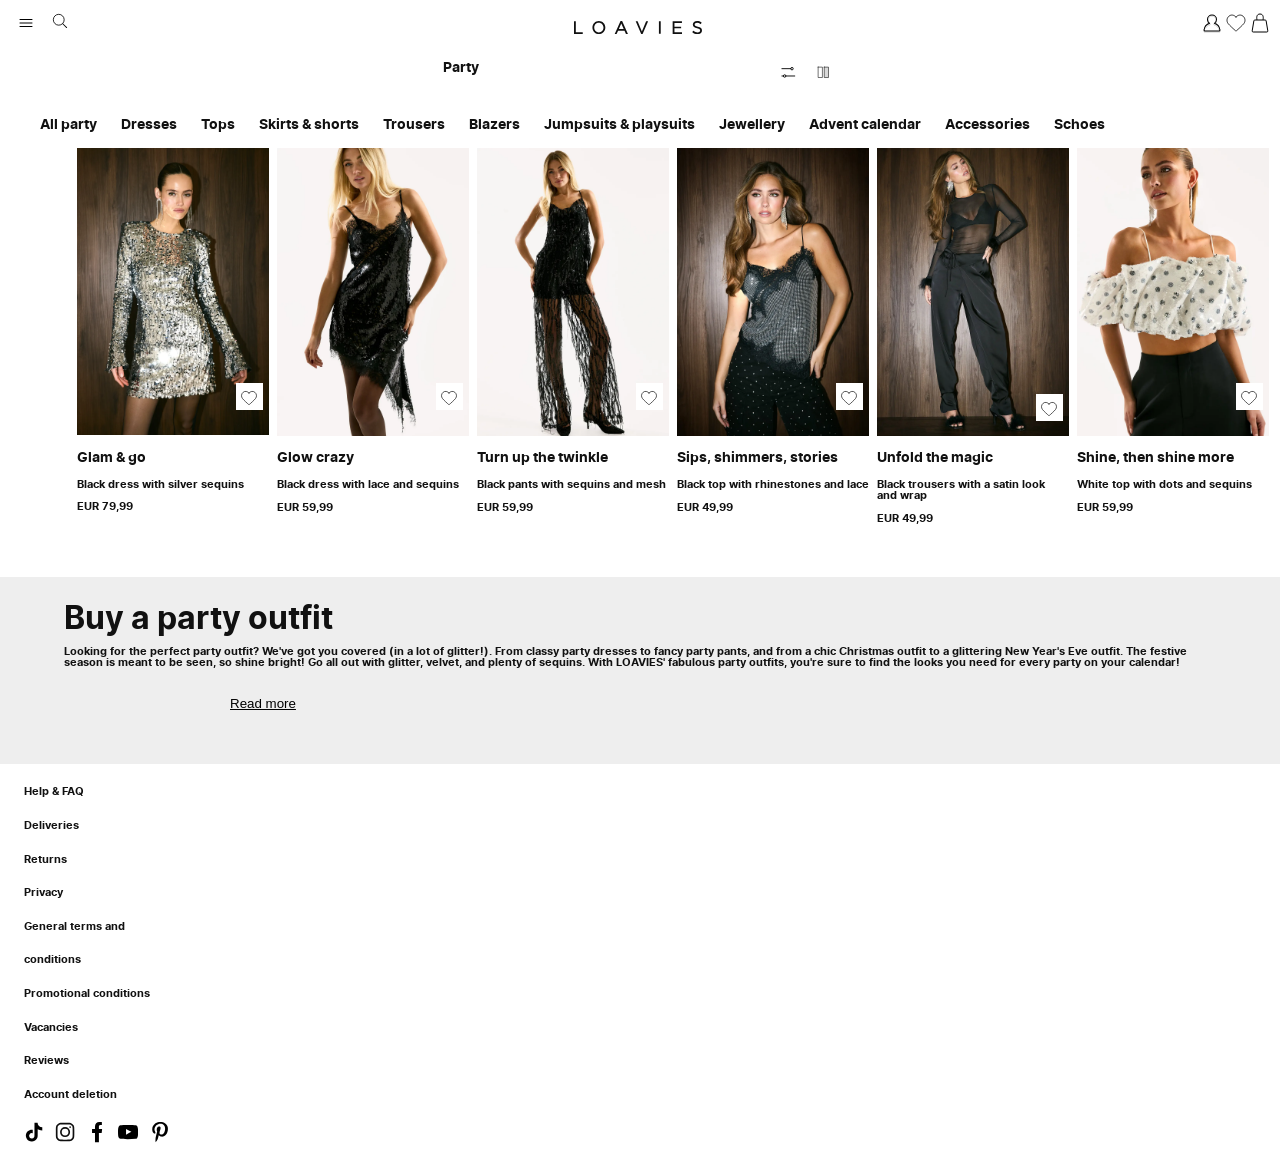
==== commit 6c22703a: "Add files via upload" ====
--- a/partypagina.html
+++ b/partypagina.html
@@ -1,5 +1,5 @@
 <!DOCTYPE html>
-<html lang="eng">
+<html lang="en">
 	
 <head>
 	<meta charset="UTF-8">
@@ -9,7 +9,6 @@
 	<title>Howdy FED2526</title>
 
 	<link href="styles/style_algemeen.css" rel="stylesheet">
-    <!-- <link href="/styles/style_homepagina.css" rel="stylesheet"> -->
     <link href="styles/style_partypagina.css" rel="stylesheet">
 
 	<link rel="icon" type="image/svg+xml" href="images/favicon_loavies_5.png">
@@ -17,7 +16,7 @@
 
 <body>
 
-    <header>
+	<header>
         <menu>
             <li>
                 <button aria-hidden="true">
@@ -56,7 +55,19 @@
             <li><a href="#">Deliveries</a></li>
             <li><a href="#">Follow us on TikTok</a></li>
         </ul>
+        <!-- Met hulp van Anne -->
+        <form action="perPageForm">
+            <label for="taal_keuze"></label>
+            <select name="per_page" id="per_page">
+                <option value="English">English</option>
+                <option value="Nederlands">Nederlands</option>
+                <option value="Français">Français</option>
+                <option value="Español">Español</option>
+            </select>
+        </form>
+        <!-- Einde hulp -->
     </nav>
+
         <!-- html code van de website zelf via inspecteren om het logo te krijgen -->
         <h1><a href="index.html">
                 <svg  xmlns="http://www.w3.org/2000/svg" viewBox="3 0 205 21" class="app-logo app-header__logo"><path fill="currentColor" d="M5.9.3H3v20.4h14v-2.8H5.9V.3zM42.8 0C37 0 32.5 4.6 32.5 10.5S36.9 21 42.8 21c5.8 0 10.4-4.6 10.4-10.5S48.7 
@@ -85,7 +96,6 @@
                 </a>
             </li>
         </ul>
-    
     </header>
 
 
@@ -95,12 +105,12 @@
             <ul>
                 <li>
                     <button>
-                        <svg xmlns="http://www.w3.org/2000/svg" fill="none" viewBox="0 0 24 24"><g stroke="#000" stroke-width="1.5"><path stroke-linecap="round" stroke-linejoin="round" d="M1.5 6H16M8 18h14.5M1.5 18H4"/><circle cx="18" cy="6" r="2"/><circle cx="6" cy="18" r="2"/></g></svg><title>Filter button, hiermee kan je de filter optie openen en kan je op verschillende dingen filteren</title>
+                        <svg xmlns="http://www.w3.org/2000/svg" fill="none" viewBox="0 0 24 24"><g stroke="#000" stroke-width="1.5"><path stroke-linecap="round" stroke-linejoin="round" d="M1.5 6H16M8 18h14.5M1.5 18H4"/><circle cx="18" cy="6" r="2"/><circle cx="6" cy="18" r="2"/></g></svg><title>Filter button, with this you can open the filter option and you can filter on different things</title>
                     </button>
                 </li>
                 <li>
-                    <button>
-                        <svg xmlns="http://www.w3.org/2000/svg" width="50" height="50" fill="none"><path fill="currentColor" d="M16.906 32.42a.849.849 0 0 1-.854-.844V14.71a.85.85 0 0 1 .854-.844h15.041a.85.85 0 0 1 .855.844v16.866a.849.849 0 0 1-.855.843h-15.04zm.853-1.687h13.334v-15.18H17.759v15.18zm-.853 6.4-.172-.017a.846.846 0 0 1-.682-.826c0-.407.293-.747.682-.826l.172-.017h15.041l.173.017a.847.847 0 0 1 .682.826.846.846 0 0 1-.682.826l-.173.018h-15.04z"/></svg><title>Grid icon, hiermee kan je het grid aanpassen op hoe je de kleding wilt zien. Naast elkaar of onder elkaar.</title>
+                    <button> 
+                        <svg xmlns="http://www.w3.org/2000/svg" fill="none" viewBox="0 0 24 24"><path fill="#000" d="M13.5 3.5h7v17h-7v-17Z" opacity=".15"/><path stroke="#000" stroke-linecap="round" stroke-linejoin="round" stroke-width=".912" d="M3.5 3.5h7v17h-7v-17ZM13.5 3.5h7v17h-7v-17Z"/><title>Grid icon, allows you to customize the layout of your products. </title></svg>
                     </button>
                 </li>
             </ul>
@@ -108,87 +118,99 @@
 
         <section>
             <ul>
-                <li><a href="">Alle party</a></li>
-                <li><a href="">Jurken</a></li>
-                <li><a href="">Tops</a></li>
-                <li><a href="">Skirts & shorts</a></li>
-                <li><a href="">Broeken</a></li>
-                <li><a href="">Blazers</a></li>
-                <li><a href="">Jumpsuits & playsuits</a></li>
-                <li><a href="">Sieraden</a></li>
-                <li><a href="">Adventskalender</a></li>
-                <li><a href="">Accessoires</a></li>
-                <li><a href="">Schoenen</a></li>
+                <li><a href="#">All party</a></li>
+                <li><a href="#">Dresses</a></li>
+                <li><a href="#">Tops</a></li>
+                <li><a href="#">Skirts & shorts</a></li>
+                <li><a href="#">Trousers</a></li>
+                <li><a href="#">Blazers</a></li>
+                <li><a href="#">Jumpsuits & playsuits</a></li>
+                <li><a href="#">Jewellery</a></li>
+                <li><a href="#">Advent calendar</a></li>
+                <li><a href="#">Accessories</a></li>
+                <li><a href="#">Schoes</a></li>
             </ul>
         </section>
 
        <section>
             <ul>
-                <li>
-                    <a href="">
-                        <img src="images/partykleding_glam&go.png" alt="Black dress with silver sequins">
-                        <h3>Glam & go</h3>
-                        <p>Black dress with silver sequins</p>
-                        <p><strong>EUR 79,99</strong></p>
-                    </a>
-                    <button>
-                        <svg xmlns="http://www.w3.org/2000/svg" fill="none" viewBox="0 0 24 24"><path stroke="#000" stroke-linecap="round" stroke-linejoin="round" stroke-width=".792" d="M12 6c-1.8-2.097-4.806-2.745-7.06-.825-2.255 1.92-2.573 5.131-.802 7.402 1.472 1.888 5.927 5.87 7.387 7.16.163.144.245.216.34.245a.456.456 0 0 0 .258 0c.095-.029.176-.1.34-.245 1.46-1.29 5.915-5.272 7.387-7.16 1.77-2.27 1.492-5.502-.802-7.402C16.755 3.275 13.8 3.903 12 6Z" clip-rule="evenodd"/><title>Favorieten button, hiermee kan je het kledingstuk aan je favorieten lijst toevoegen</title></svg>
-                    </button>
-                </li>
-                <li>
-                    <a href="">
-                        <img src="images/partykleding_glow_crazy.png" alt="Black dress with lace and sequins">
-                        <h3>Glow crazy</h3>
-                        <p>Black dress with lace and sequins</p>
-                        <p><strong>EUR 59,99</strong></p>
-                    </a>
-                    <button>
-                        <svg xmlns="http://www.w3.org/2000/svg" fill="none" viewBox="0 0 24 24"><path stroke="#000" stroke-linecap="round" stroke-linejoin="round" stroke-width=".792" d="M12 6c-1.8-2.097-4.806-2.745-7.06-.825-2.255 1.92-2.573 5.131-.802 7.402 1.472 1.888 5.927 5.87 7.387 7.16.163.144.245.216.34.245a.456.456 0 0 0 .258 0c.095-.029.176-.1.34-.245 1.46-1.29 5.915-5.272 7.387-7.16 1.77-2.27 1.492-5.502-.802-7.402C16.755 3.275 13.8 3.903 12 6Z" clip-rule="evenodd"/><title>Favorieten button, hiermee kan je het kledingstuk aan je favorieten lijst toevoegen</title></svg>
-                    </button>
-                </li>
-                <li>
-                    <a href="">
-                        <img src="images/partykleding_turn_up_the_twinkle.png" alt="Black pants with sequins and mesh">
-                        <h3>Turn up the twinkle</h3>
-                        <p>Black pants with sequins and mesh</p>
-                        <p><strong>EUR 59,99</strong></p>
-                    </a>
-                    <button>
-                        <svg xmlns="http://www.w3.org/2000/svg" fill="none" viewBox="0 0 24 24"><path stroke="#000" stroke-linecap="round" stroke-linejoin="round" stroke-width=".792" d="M12 6c-1.8-2.097-4.806-2.745-7.06-.825-2.255 1.92-2.573 5.131-.802 7.402 1.472 1.888 5.927 5.87 7.387 7.16.163.144.245.216.34.245a.456.456 0 0 0 .258 0c.095-.029.176-.1.34-.245 1.46-1.29 5.915-5.272 7.387-7.16 1.77-2.27 1.492-5.502-.802-7.402C16.755 3.275 13.8 3.903 12 6Z" clip-rule="evenodd"/><title>Favorieten button, hiermee kan je het kledingstuk aan je favorieten lijst toevoegen</title></svg>
-                    </button>
-                </li>
-                <li>
-                    <a href="">
-                        <img src="images/partykleding_sips_shimmers_stories.png" alt="Black top with rhinestones and lace">
-                        <h3>Sips, shimmers, stories</h3>
-                        <p>Black top with rhinestones and lace</p>
-                        <p><strong>EUR 49,99</strong></p>
-                    </a>
-                    <button>
-                        <svg xmlns="http://www.w3.org/2000/svg" fill="none" viewBox="0 0 24 24"><path stroke="#000" stroke-linecap="round" stroke-linejoin="round" stroke-width=".792" d="M12 6c-1.8-2.097-4.806-2.745-7.06-.825-2.255 1.92-2.573 5.131-.802 7.402 1.472 1.888 5.927 5.87 7.387 7.16.163.144.245.216.34.245a.456.456 0 0 0 .258 0c.095-.029.176-.1.34-.245 1.46-1.29 5.915-5.272 7.387-7.16 1.77-2.27 1.492-5.502-.802-7.402C16.755 3.275 13.8 3.903 12 6Z" clip-rule="evenodd"/><title>Favorieten button, hiermee kan je het kledingstuk aan je favorieten lijst toevoegen</title></svg>
-                    </button>
-                </li>
-                <li>
-                    <a href="">
-                        <img src="images/partykleding_unfold_the_magic.png" alt="Black trousers with a satin look and wrap">
-                        <h3>Unfold the magic</h3>
-                        <p>Black trousers with a satin look <br> and wrap</p>
-                        <p><strong>EUR 49,99</strong></p>
-                    </a>
-                    <button>
-                        <svg xmlns="http://www.w3.org/2000/svg" fill="none" viewBox="0 0 24 24"><path stroke="#000" stroke-linecap="round" stroke-linejoin="round" stroke-width=".792" d="M12 6c-1.8-2.097-4.806-2.745-7.06-.825-2.255 1.92-2.573 5.131-.802 7.402 1.472 1.888 5.927 5.87 7.387 7.16.163.144.245.216.34.245a.456.456 0 0 0 .258 0c.095-.029.176-.1.34-.245 1.46-1.29 5.915-5.272 7.387-7.16 1.77-2.27 1.492-5.502-.802-7.402C16.755 3.275 13.8 3.903 12 6Z" clip-rule="evenodd"/><title>Favorieten button, hiermee kan je het kledingstuk aan je favorieten lijst toevoegen</title></svg>
-                    </button>
-                </li>
-                <li>
-                    <a href="">
-                        <img src="images/partykleding_shine_then_shine_more.png" alt="White top with dots and sequins">
-                        <h3>Shine, then shine more</h3>
-                        <p>White top with dots and sequins</p>
-                        <p><strong>EUR 59,99</strong></p>
-                    </a>
-                    <button>
-                        <svg xmlns="http://www.w3.org/2000/svg" fill="none" viewBox="0 0 24 24"><path stroke="#000" stroke-linecap="round" stroke-linejoin="round" stroke-width=".792" d="M12 6c-1.8-2.097-4.806-2.745-7.06-.825-2.255 1.92-2.573 5.131-.802 7.402 1.472 1.888 5.927 5.87 7.387 7.16.163.144.245.216.34.245a.456.456 0 0 0 .258 0c.095-.029.176-.1.34-.245 1.46-1.29 5.915-5.272 7.387-7.16 1.77-2.27 1.492-5.502-.802-7.402C16.755 3.275 13.8 3.903 12 6Z" clip-rule="evenodd"/><title>Favorieten button, hiermee kan je het kledingstuk aan je favorieten lijst toevoegen</title></svg>
-                    </button>
+                <li aria-label="hartslag favorieten button">
+                    <article>
+                        <a href="#">
+                            <img src="images/partykleding_glam&go.png" alt="Black dress with silver sequins">
+                            <h3>Glam & go</h3>
+                            <p>Black dress with silver sequins</p>
+                            <p><strong>EUR 79,99</strong></p>
+                        </a>
+                        <button>
+                            <svg xmlns="http://www.w3.org/2000/svg" fill="none" viewBox="0 0 24 24"><path stroke="#000" stroke-linecap="round" stroke-linejoin="round" stroke-width=".792" d="M12 6c-1.8-2.097-4.806-2.745-7.06-.825-2.255 1.92-2.573 5.131-.802 7.402 1.472 1.888 5.927 5.87 7.387 7.16.163.144.245.216.34.245a.456.456 0 0 0 .258 0c.095-.029.176-.1.34-.245 1.46-1.29 5.915-5.272 7.387-7.16 1.77-2.27 1.492-5.502-.802-7.402C16.755 3.275 13.8 3.903 12 6Z" clip-rule="evenodd"/><title>Favorite button, can be used to like a clothing item</title></svg>
+                        </button>
+                    </article>
+                </li>
+                <li aria-label="hartslag favorieten button">
+                    <article>
+                        <a href="">
+                            <img src="images/partykleding_glow_crazy.png" alt="Black dress with lace and sequins">
+                            <h3>Glow crazy</h3>
+                            <p>Black dress with lace and sequins</p>
+                            <p><strong>EUR 59,99</strong></p>
+                        </a>
+                        <button>
+                            <svg xmlns="http://www.w3.org/2000/svg" fill="none" viewBox="0 0 24 24"><path stroke="#000" stroke-linecap="round" stroke-linejoin="round" stroke-width=".792" d="M12 6c-1.8-2.097-4.806-2.745-7.06-.825-2.255 1.92-2.573 5.131-.802 7.402 1.472 1.888 5.927 5.87 7.387 7.16.163.144.245.216.34.245a.456.456 0 0 0 .258 0c.095-.029.176-.1.34-.245 1.46-1.29 5.915-5.272 7.387-7.16 1.77-2.27 1.492-5.502-.802-7.402C16.755 3.275 13.8 3.903 12 6Z" clip-rule="evenodd"/><title>Favorite button, can be used to like a clothing item</title></svg>
+                        </button>
+                    </article>
+                </li>
+                <li aria-label="hartslag favorieten button">
+                    <article>
+                        <a href="">
+                            <img src="images/partykleding_turn_up_the_twinkle.png" alt="Black pants with sequins and mesh">
+                            <h3>Turn up the twinkle</h3>
+                            <p>Black pants with sequins and mesh</p>
+                            <p><strong>EUR 59,99</strong></p>
+                        </a>
+                        <button>
+                            <svg xmlns="http://www.w3.org/2000/svg" fill="none" viewBox="0 0 24 24"><path stroke="#000" stroke-linecap="round" stroke-linejoin="round" stroke-width=".792" d="M12 6c-1.8-2.097-4.806-2.745-7.06-.825-2.255 1.92-2.573 5.131-.802 7.402 1.472 1.888 5.927 5.87 7.387 7.16.163.144.245.216.34.245a.456.456 0 0 0 .258 0c.095-.029.176-.1.34-.245 1.46-1.29 5.915-5.272 7.387-7.16 1.77-2.27 1.492-5.502-.802-7.402C16.755 3.275 13.8 3.903 12 6Z" clip-rule="evenodd"/><title>Favorite button, can be used to like a clothing item</title></svg>
+                        </button>
+                    </article>
+                </li>
+                <li aria-label="hartslag favorieten button">
+                    <article>
+                        <a href="">
+                            <img src="images/partykleding_sips_shimmers_stories.png" alt="Black top with rhinestones and lace">
+                            <h3>Sips, shimmers, stories</h3>
+                            <p>Black top with rhinestones and lace</p>
+                            <p><strong>EUR 49,99</strong></p>
+                        </a>
+                        <button>
+                            <svg xmlns="http://www.w3.org/2000/svg" fill="none" viewBox="0 0 24 24"><path stroke="#000" stroke-linecap="round" stroke-linejoin="round" stroke-width=".792" d="M12 6c-1.8-2.097-4.806-2.745-7.06-.825-2.255 1.92-2.573 5.131-.802 7.402 1.472 1.888 5.927 5.87 7.387 7.16.163.144.245.216.34.245a.456.456 0 0 0 .258 0c.095-.029.176-.1.34-.245 1.46-1.29 5.915-5.272 7.387-7.16 1.77-2.27 1.492-5.502-.802-7.402C16.755 3.275 13.8 3.903 12 6Z" clip-rule="evenodd"/><title>Favorite button, can be used to like a clothing item</title></svg>
+                        </button>
+                    </article>
+                </li>
+                <li aria-label="hartslag favorieten button">
+                    <article>
+                        <a href="">
+                            <img src="images/partykleding_unfold_the_magic.png" alt="Black trousers with a satin look and wrap">
+                            <h3>Unfold the magic</h3>
+                            <p>Black trousers with a satin look <br> and wrap</p>
+                            <p><strong>EUR 49,99</strong></p>
+                        </a>
+                        <button>
+                            <svg xmlns="http://www.w3.org/2000/svg" fill="none" viewBox="0 0 24 24"><path stroke="#000" stroke-linecap="round" stroke-linejoin="round" stroke-width=".792" d="M12 6c-1.8-2.097-4.806-2.745-7.06-.825-2.255 1.92-2.573 5.131-.802 7.402 1.472 1.888 5.927 5.87 7.387 7.16.163.144.245.216.34.245a.456.456 0 0 0 .258 0c.095-.029.176-.1.34-.245 1.46-1.29 5.915-5.272 7.387-7.16 1.77-2.27 1.492-5.502-.802-7.402C16.755 3.275 13.8 3.903 12 6Z" clip-rule="evenodd"/><title>Favorite button, can be used to like a clothing item</title></svg>
+                        </button>
+                    </article>
+                </li>
+                <li aria-label="hartslag favorieten button">
+                    <article>
+                        <a href="">
+                            <img src="images/partykleding_shine_then_shine_more.png" alt="White top with dots and sequins">
+                            <h3>Shine, then shine more</h3>
+                            <p>White top with dots and sequins</p>
+                            <p><strong>EUR 59,99</strong></p>
+                        </a>
+                        <button>
+                            <svg xmlns="http://www.w3.org/2000/svg" fill="none" viewBox="0 0 24 24"><path stroke="#000" stroke-linecap="round" stroke-linejoin="round" stroke-width=".792" d="M12 6c-1.8-2.097-4.806-2.745-7.06-.825-2.255 1.92-2.573 5.131-.802 7.402 1.472 1.888 5.927 5.87 7.387 7.16.163.144.245.216.34.245a.456.456 0 0 0 .258 0c.095-.029.176-.1.34-.245 1.46-1.29 5.915-5.272 7.387-7.16 1.77-2.27 1.492-5.502-.802-7.402C16.755 3.275 13.8 3.903 12 6Z" clip-rule="evenodd"/><title>Favorite button, can be used to like a clothing item</title></svg>
+                        </button>
+                    </article>
                 </li>
             </ul>
        </section>
@@ -218,33 +240,33 @@
 				<li><a href="#">Account deletion</a></li>
             </ul>
 
-            <ul>
+            <ul> <!-- Link openen in een nieuw tabblad. Bron:https://kinsta.com/nl/blog/zo-maak-je-een-link-klikbaar/#:~:text=Link%20openen%20in%20nieuw%20tabblad%20met%20HTML&text=Vervang%20%E2%80%9CLink%20Text%E2%80%9D%20door%20de,nieuw%20tabblad%20te%20laten%20openen. -->
 				<li>
-					<a href="#">
+					<a href="https://www.tiktok.com/@loavies" target="_blank" rel="noreferrer noopener">
                         <svg xmlns="http://www.w3.org/2000/svg" viewBox="0 0 32 32"><path d="M16.656 1.029c1.637-.025 3.262-.012 4.886-.025a7.762 7.762 0 0 0 2.189 5.213l-.002-.002A8.77 8.77 0 0 0 29 8.45l.028.002v5.036a13.327 13.327 0 0 1-5.331-1.247l.082.034a15.385 15.385 0 0 1-2.077-1.196l.052.034c-.012 3.649.012 7.298-.025 10.934a9.513 9.513 0 0 1-1.707 4.954l.02-.031c-1.652 2.366-4.328 3.919-7.371 4.011h-.014a9.071 9.071 0 0 1-5.139-1.31l.04.023C5.05 28.185 3.32 25.603 3 22.6l-.004-.041a23.163 23.163 0 0 1-.012-1.862c.49-4.779 4.494-8.476 9.361-8.476.547 0 1.083.047 1.604.136l-.056-.008c.025 1.849-.05 3.699-.05 5.548a4.29 4.29 0 0 0-5.465 2.619l-.009.03c-.133.427-.21.918-.21 1.426 0 .206.013.41.037.61l-.002-.024a4.26 4.26 0 0 0 4.382 3.586h-.009a4.198 4.198 0 0 0 3.451-1.994l.01-.018c.267-.372.45-.822.511-1.311l.001-.014c.125-2.237.075-4.461.087-6.698.012-5.036-.012-10.06.025-15.083z"/><title>TikTok icon, This will take you to Loavies' TikTok page.</title></svg>
                     </a>
                 </li>
                 <li>    
-					<a href="#">
+					<a href="https://www.instagram.com/loavies/" target="_blank" rel="noreferrer noopener">
                         <svg xmlns="http://www.w3.org/2000/svg" fill="none" viewBox="0 0 24 24"><g fill="#0F0F0F"><path fill-rule="evenodd" d="M12 18a6 6 0 1 0 0-12 6 6 0 0 0 0 12Zm0-2a4 4 0 1 0 0-8 4 4 0 0 0 0 8Z" clip-rule="evenodd"/><path d="M18 5a1 1 0 1 0 0 2 1 1 0 0 0 0-2Z"/><path fill-rule="evenodd" d="M1.654 4.276C1 5.56 1 7.24 1 10.6v2.8c0 3.36 0 5.04.654 6.324a6 6 0 0 0 2.622 2.622C5.56 23 7.24 23 10.6 23h2.8c3.36 0 5.04 0 6.324-.654a6 6 0 0 0 2.622-2.622C23 18.44 23 16.76 23 13.4v-2.8c0-3.36 0-5.04-.654-6.324a6 6 0 0 0-2.622-2.622C18.44 1 16.76 1 13.4 1h-2.8c-3.36 0-5.04 0-6.324.654a6 6 0 0 0-2.622 2.622ZM13.4 3h-2.8c-1.713 0-2.878.002-3.778.075-.877.072-1.325.202-1.638.361a4 4 0 0 0-1.748 1.748c-.16.313-.29.761-.36 1.638C3.001 7.722 3 8.887 3 10.6v2.8c0 1.713.002 2.878.075 3.778.072.877.202 1.325.361 1.638a4 4 0 0 0 1.748 1.748c.313.16.761.29 1.638.36.9.074 2.065.076 3.778.076h2.8c1.713 0 2.878-.002 3.778-.075.877-.072 1.325-.202 1.638-.361a4 4 0 0 0 1.748-1.748c.16-.313.29-.761.36-1.638.074-.9.076-2.065.076-3.778v-2.8c0-1.713-.002-2.878-.075-3.778-.072-.877-.202-1.325-.361-1.638a4 4 0 0 0-1.748-1.748c-.313-.16-.761-.29-1.638-.36C16.278 3.001 15.113 3 13.4 3Z" clip-rule="evenodd"/></g><title>Instagram icon, This will take you to Loavies' Instagram page.</title></svg>
                     </a>
                 </li>
                 <li>
-					<a href="#">
+					<a href="https://www.facebook.com/Loavies/" target="_blank" rel="noreferrer noopener">
                         <svg xmlns="http://www.w3.org/2000/svg" viewBox="-5 0 20 20"><path fill="#000" fill-rule="evenodd" d="M6.821 20v-9h2.733L10 7H6.821V5.052C6.821 4.022 6.848 3 8.287 3h1.458V.14c0-.043-1.253-.14-2.52-.14C4.58 0 2.924 1.657 2.924 4.7V7H0v4h2.923v9h3.898Z"/><title>Facebook icon, This will take you to Loavies' Facebook page.</title></svg>
                     </a>
                 </li>
                 <li>
-					<a href="#">
+					<a href="https://www.youtube.com/channel/UC9F7zhLFcG_INCUmBkb0hEA" target="_blank" rel="noreferrer noopener">
                         <svg xmlns="http://www.w3.org/2000/svg" viewBox="0 -3 20 20"><path fill="#000" fill-rule="evenodd" d="M7.988 9.586V3.974c1.993.938 3.536 1.843 5.36 2.82-1.505.834-3.367 1.77-5.36 2.792m11.103-8.403c-.344-.453-.93-.805-1.553-.922-1.833-.348-13.267-.349-15.099 0-.5.094-.945.32-1.328.673C-.5 2.429.005 10.452.393 11.75c.164.562.375.968.64 1.235.343.352.812.594 1.351.703 1.51.312 9.284.486 15.122.047a2.62 2.62 0 0 0 1.39-.712c1.49-1.49 1.388-9.962.195-11.841"/><title>YouTube icon, This will take you to Loavies' YouTube page.</title></svg>
                     </a>
                 </li>
                 <li>
-					<a href="#">
+					<a href="https://nl.pinterest.com/LOAVIES/" target="_blank" rel="noreferrer noopener">
                         <svg xmlns="http://www.w3.org/2000/svg" xml:space="preserve" viewBox="0 0 512 512"><path d="M220.646 338.475c-13.423 70.35-29.804 137.794-78.346 173.025-14.996-106.33 21.994-186.188 39.173-270.971-29.293-49.292 3.518-148.498 65.285-124.059 76.001 30.066-65.809 183.279 29.38 202.417 99.405 19.974 139.989-172.476 78.359-235.054-89.063-90.372-259.244-2.058-238.322 127.328 5.09 31.626 37.765 41.22 13.062 84.884-57.001-12.65-74.005-57.6-71.822-117.533 3.53-98.108 88.141-166.787 173.024-176.293C337.779-9.795 438.52 41.617 452.43 142.595c15.67 113.978-48.442 237.412-163.23 228.529-31.115-2.42-44.177-17.841-68.554-32.649z" style="display:inline"/><title>Pinterest icon, This will take you to Loavies' Pinterest page.</title></svg>
                     </a>
 				</li>
-			</ul>
+			</ul> <!-- Einde hulp -->
 		</nav>
     </footer>
 
--- a/styles/style_algemeen.css
+++ b/styles/style_algemeen.css
@@ -31,6 +31,13 @@
 	--background-party-outfit-kopen: #eee;
 	--color-button:#111;
 	--color-text-button:#ffffff;
+	--toegankelijkheid-background-color:pink;
+	--toegankelijkheid-outline-color:#e0164a;
+	--toegankelijkheid-active-text-color: #434343;
+	--hart-kleur: #c00000;
+
+	--whitespace:clamp(1.25em, 5vw, 2em);
+	--kerst-button: rgb(11, 211, 11);
 
 }
 
@@ -44,8 +51,16 @@
 		--background-party-outfit-kopen: #434343;
 		--color-button:#ffffff;
 		--color-text-button:#111;
+		--toegankelijkheid-background-color:#e0164a;
+		--toegankelijkheid-outline-color:pink;
+		--toegankelijkheid-active-text-color: #6b6b6b;
+		--hart-kleur: #c00000;
+
+		--whitespace:clamp(1.25em, 5vw, 2em);
 	}
 }
+
+
 
 
 
@@ -93,6 +108,7 @@
 button {
 	appearance: none;
 	border: none;
+	background-color: var(--background-color);
 }
 
 
@@ -156,6 +172,10 @@
 	display:flex;
 }
 
+menu li button{
+	background-color:var(--background-color) ;
+}
+
 /* Hamburger menu */
 header menu {
 	margin:0;
@@ -174,12 +194,13 @@
 }
 
 header nav{
-	display: flex;
+	display: grid;
 	background-color: var(--background-color);
 	font-family: var(--text-bold);
 	font-size: 0.9em;
 	line-height: 250%;
 	
+
 	position:fixed;
 	top:0;
 	bottom:0;
@@ -189,6 +210,8 @@
 	translate: -100% 0;
 	
 	transition:0.5s;
+
+	overflow-y:auto ;
 }
 
 header img{
@@ -226,6 +249,21 @@
 header nav > a {
 	font-size: 8em;
 }
+
+header nav form{
+	display: flex;
+	font-family: "inherit", sans-serif;
+
+}
+
+header nav form select{
+	display: flex;
+	font-family: "inherit", sans-serif;
+	height: 2em;
+	margin: 1em;
+	width:30em;
+}
+
 /* Hamburger menu einde */
 
 
@@ -246,7 +284,8 @@
 }
 
 footer ul {
-	padding:0 0 0 30%;
+	padding:0 0 0 15%;
+	line-height: 300%;
 }
 
 footer li {
@@ -260,7 +299,7 @@
 footer nav ul:nth-of-type(1) {
 	display:flex;
 	flex-direction: column;
-	line-height: 150%;
+	line-height: 300%;
 }
 
 footer nav ul:nth-of-type(2) {
@@ -269,40 +308,84 @@
 	gap: 1em;
 }
 
+
 .visually-hidden{
-	position: absolute;
-	left: -999em;
+	clip:rect(0 0 0 0);
+	clip-path:inset(50%);
+	height: 1px;
+	overflow:hidden;
+	position:absolute;
+	white-space: nowrap;
+	width: 1px;
 }
 
 /****************/
 /* TOEGANKELIJKHEID */
 /****************/
-a:focus {
-	border: solid 2px;
-	border-color: #e0164a;
+
+a{
+	transition:0.25s ease;
+	color:var(--color-text);
+	
+}
+
+
+:focus {
+	outline: solid 3px var(--toegankelijkheid-outline-color);
+	outline-offset: 2px;
 }
 
 a:active {
 	border:solid 2px;
-	border-color: #e0164a;
-}
-
-a:hover {
-	border:solid 2px;
-	border-color: #e0164a;
-}
-
-button:focus {
-	background-color: pink;
+	border-color: var(--toegankelijkheid-outline-color);
+	color:var(--toegankelijkheid-active-text-color);
+}
+
+a:hover {	
+	scale:1.1;
+}
+
+button:active {
+	background-color: var(--toegankelijkheid-background-color);
 	color:#111;
 }
 
-button:active {
-	background-color: pink;
-	color:#111;
-}
-
 button:hover {
-	border:solid 2px;
-	border-color: #e0164a;
-}+	background-color:var(--toegankelijkheid-background-color);
+} 
+
+::selection{
+	background-color:var(--toegankelijkheid-background-color);
+}
+
+
+/******************************/
+/* Favorieten hartje animatie */
+/******************************/
+
+@keyframes hartslag-animation {
+	0% { scale:1; }
+	5% { scale:.7; }
+	10% { scale:1.5; }
+	15% { scale:.7; }
+	20% { scale:1.5; }
+	25% { scale:.7; }
+	30% { scale:1; }
+	100% { scale:1; }
+  }
+  
+  /* met hulp van Anne en codepen */
+  ul li[aria-label="hartslag favorieten button"]:active article button svg {
+	animation-name:hartslag-animation;
+	animation-duration:1.5s;
+	animation-iteration-count:infinite;
+	will-change:transform;
+	fill: var(--hart-kleur); /* << HIER */
+
+	z-index: 10;
+  }
+
+  ul li[aria-label="hartslag favorieten button"].is-open {
+	fill: var(--hartkleur, red); /* << EN HIER */
+  }
+  /* einde hulp */
--- a/styles/style_partypagina.css
+++ b/styles/style_partypagina.css
@@ -46,7 +46,7 @@
 
 /* section 1 */
 section:nth-of-type(1) svg {
-	width: 1em;
+	width: 1.1em;
 	height:auto;
 
 	color: var(--color-text);
@@ -59,7 +59,7 @@
 	display:flex;
 
 	justify-content: center;
-	gap:17em;
+	gap:16em;
 }
 
 section:nth-of-type(1) ul{
@@ -81,6 +81,8 @@
 	gap:1.5em;
 	
 }
+
+
 
 section:nth-of-type(2) li{
 	display:inline-block;
@@ -127,27 +129,28 @@
 }
 
 
-section:nth-of-type(3) img {
+section:nth-of-type(3) article img {
 	width:12em;
 	height: auto;
 	display:flex;
 }
 
-section:nth-of-type(3) button {
+section:nth-of-type(3) article button {
 	width:2em;
 
-	position: absolute;
-	left:40%;
-	top:43%;
+	position: relative;
+	bottom:34%;
+	left:83%;
 	padding: 1em 0.8em;
+
 }
 
-section:nth-of-type(3) button svg {
+section:nth-of-type(3) article button svg {
 	width:1.5em;
 
 	position: absolute;
-	top:19%;
-	left:9%;
+	top:18%;
+	left:10%;
 }
 
 
@@ -156,7 +159,7 @@
 
 section:nth-of-type(4){
 	background-color: var(--background-party-outfit-kopen);
-	padding: 0 5%;
+	padding: 2% 5% 2% 5%;
 }
 
 section:nth-of-type(4) h2{
@@ -165,3 +168,22 @@
 	display:block;
 }
 
+section:nth-of-type(4) ul{
+	display:flex;
+	flex-direction: row;
+	flex-wrap: wrap;
+
+	position: relative;
+	gap: 0.5em;
+
+	padding: 0 0 0 6%;
+}
+
+
+section:nth-of-type(4) button {
+	display:flex;
+	background-color:var(--background-party-outfit-kopen);	
+	text-decoration: underline;
+
+	margin: 2em 6em 2em 12em;
+}
